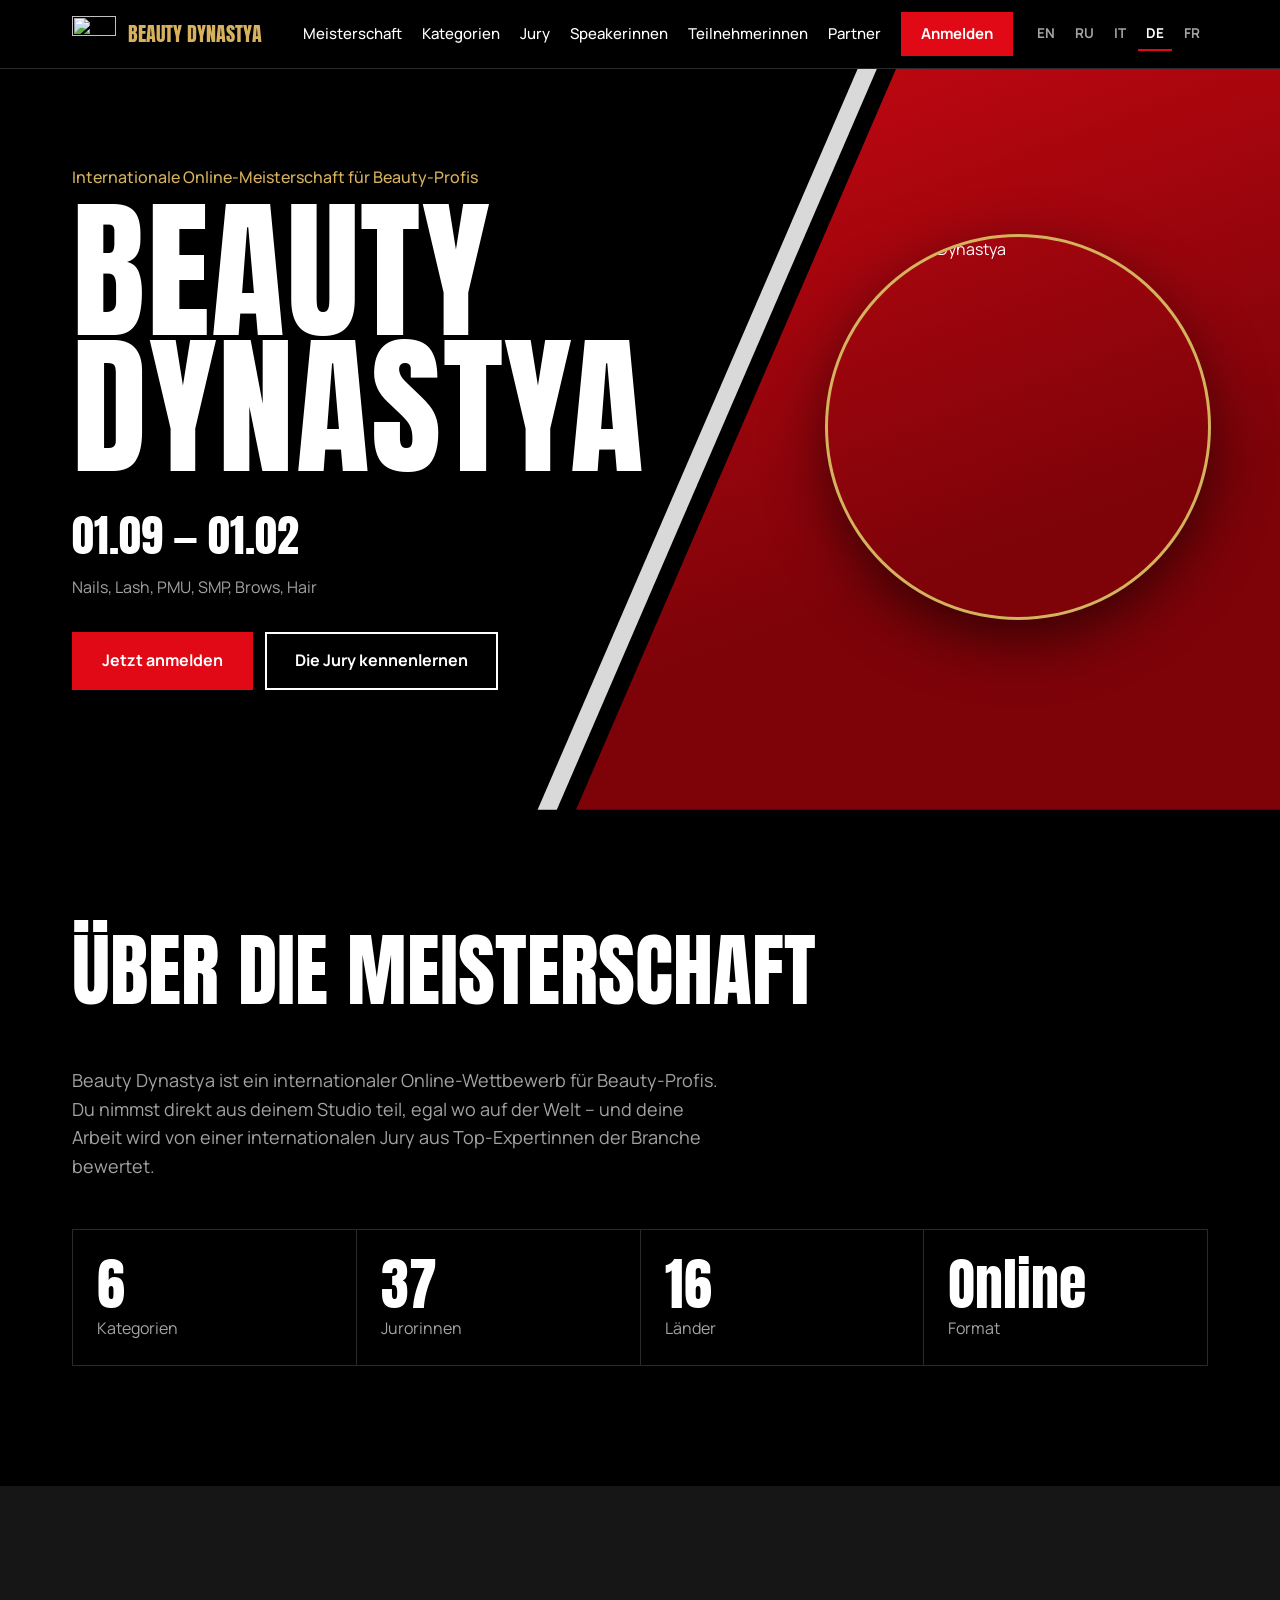
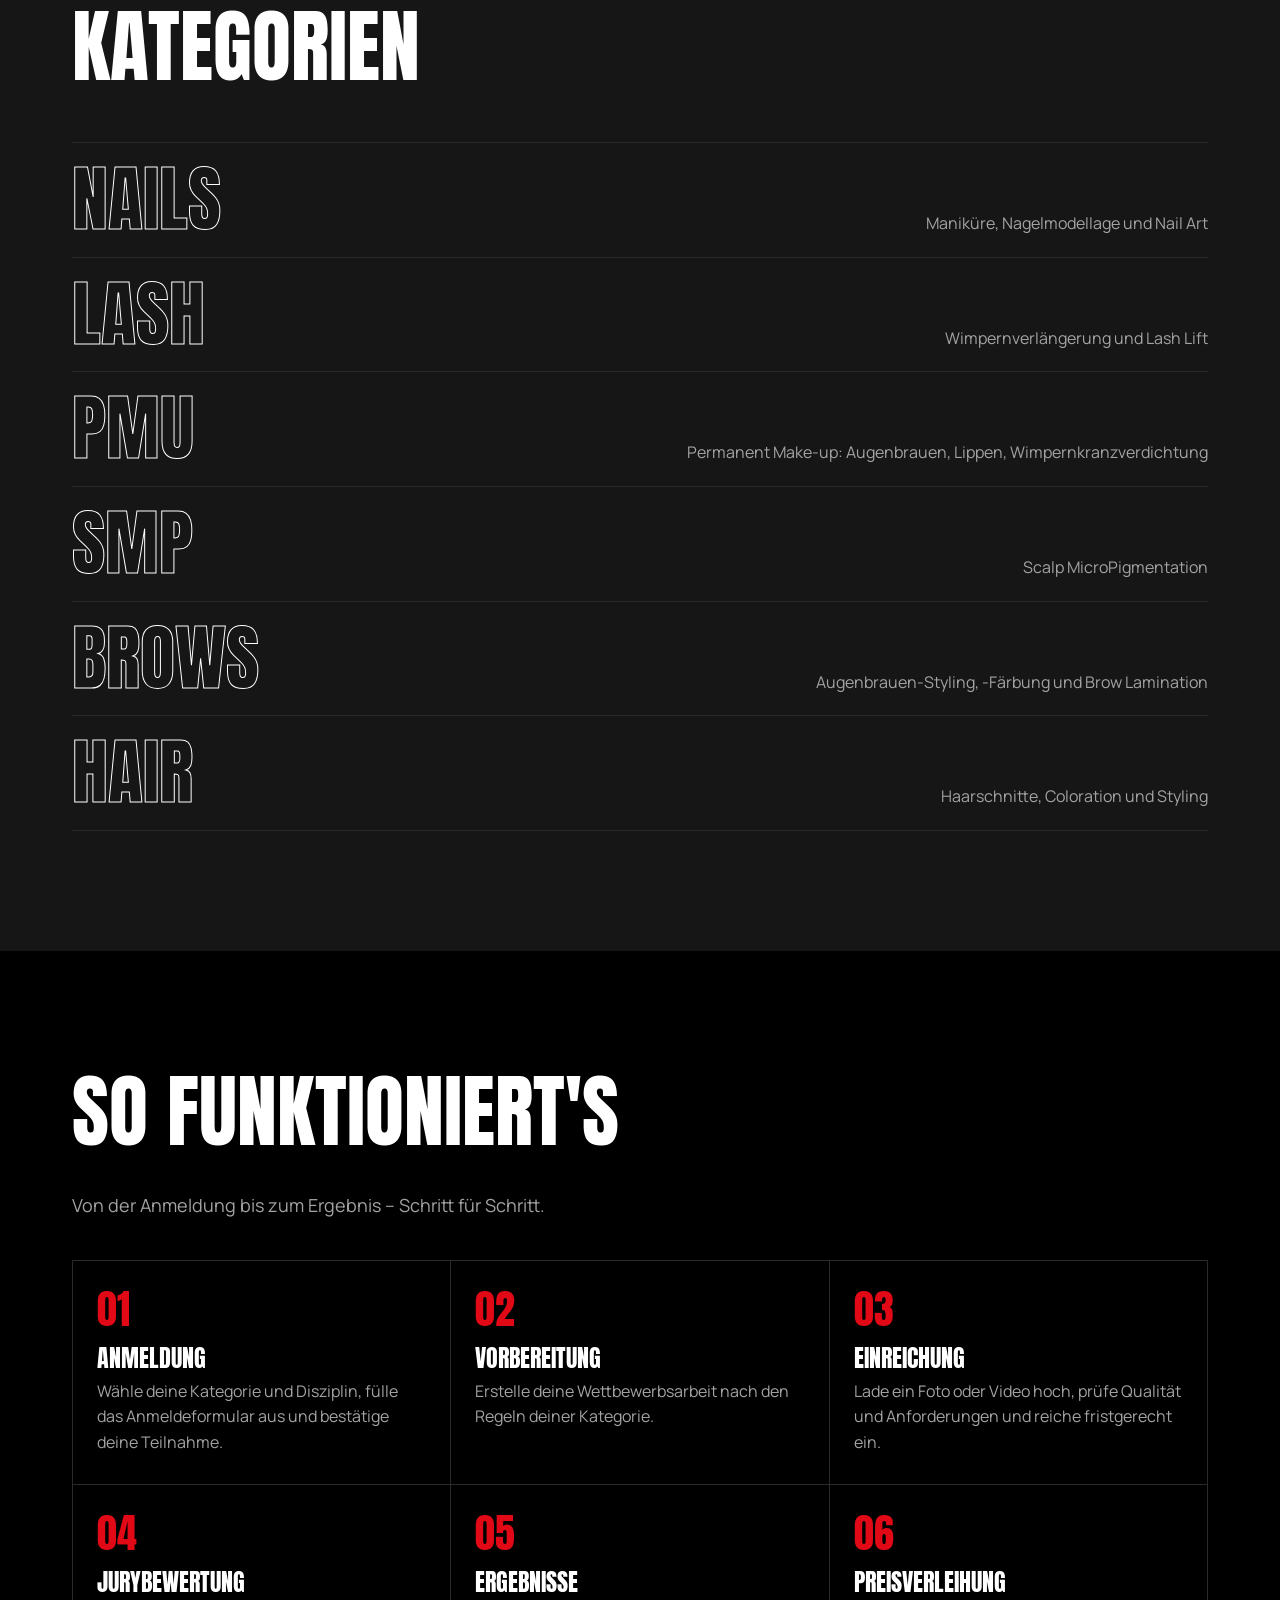
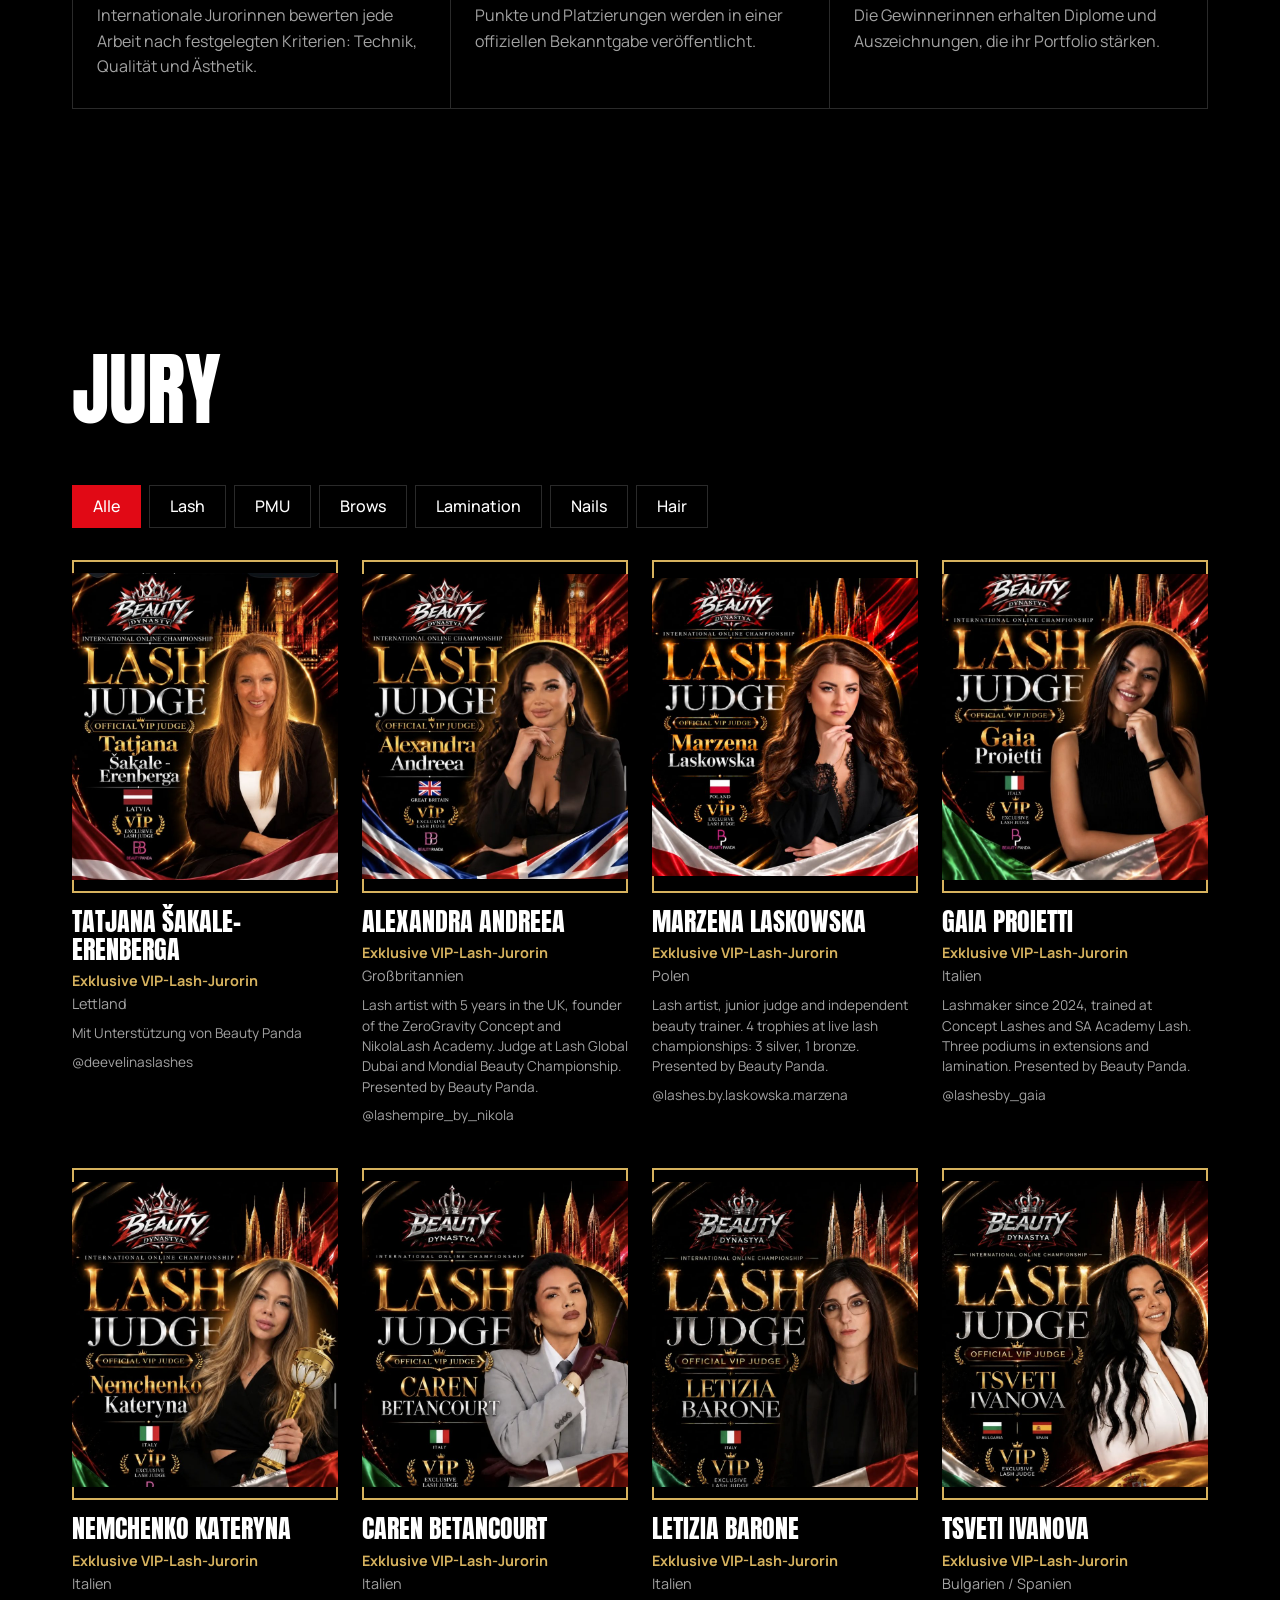
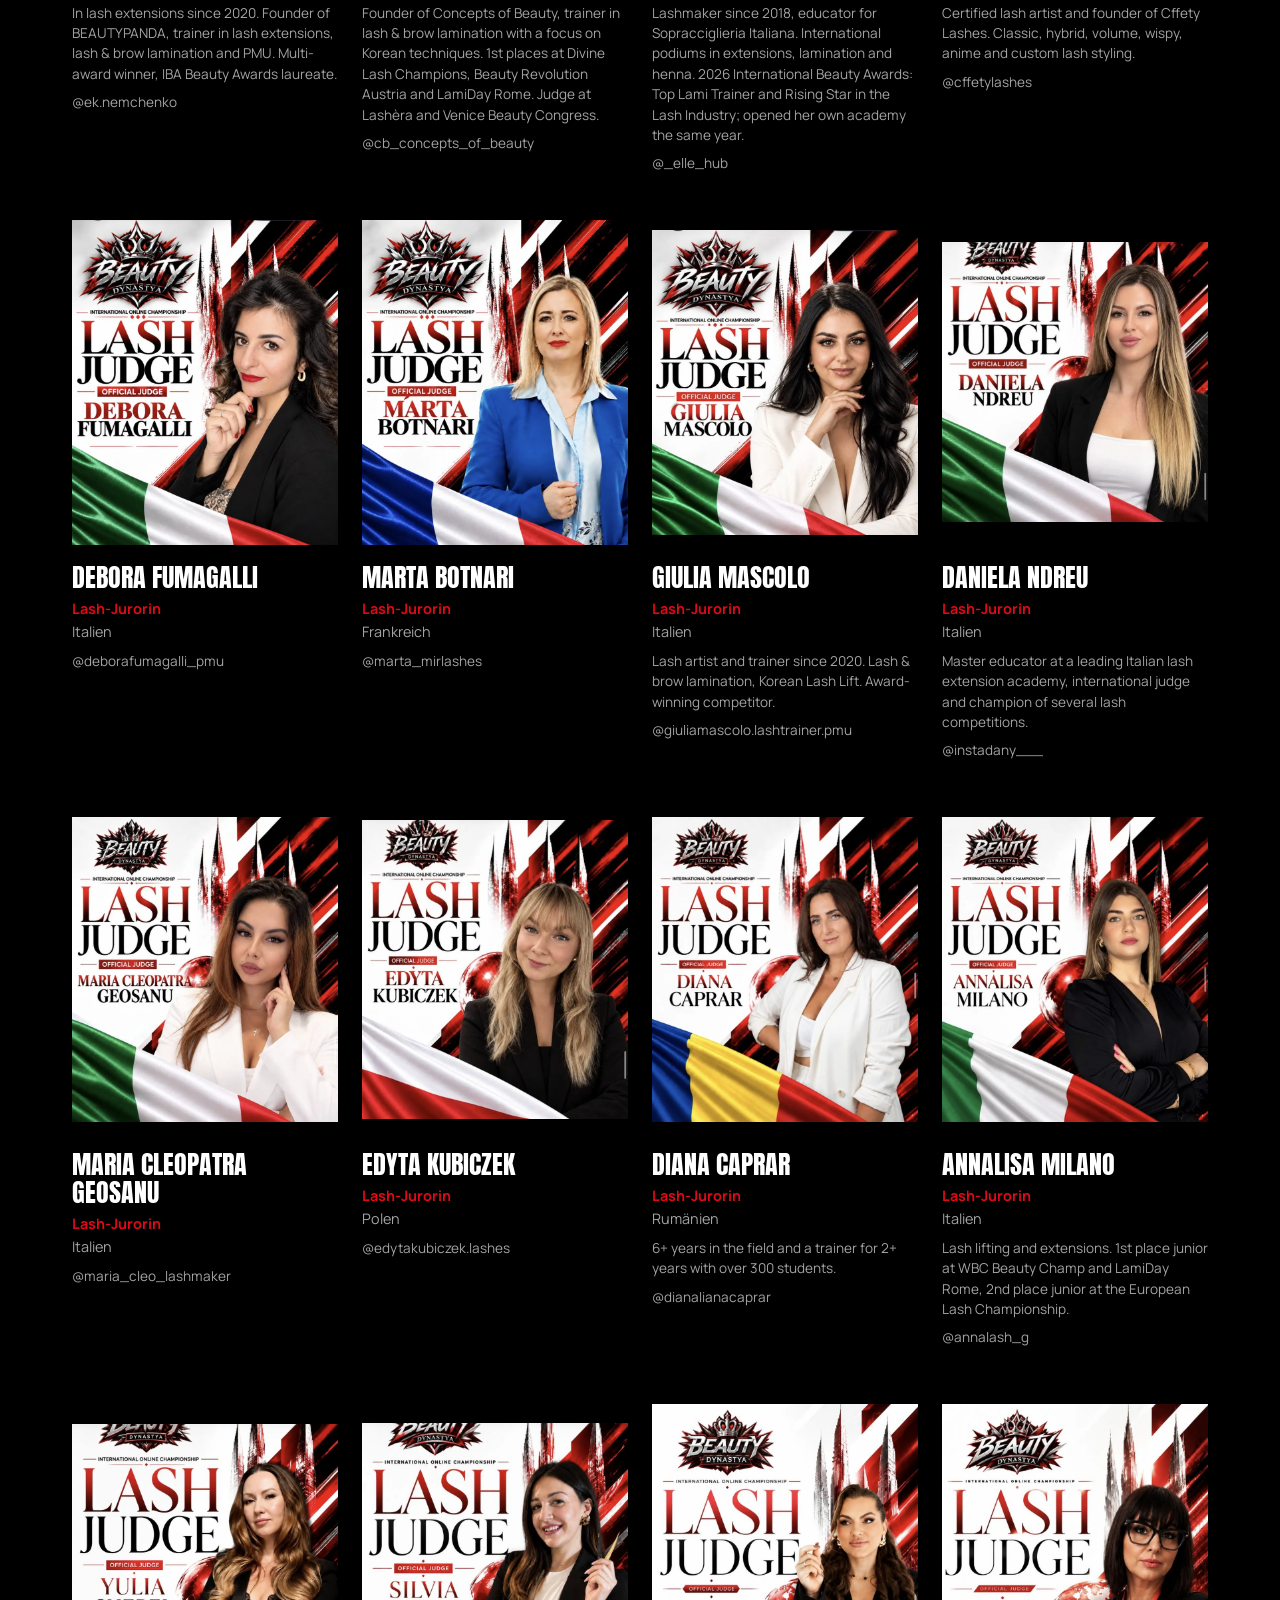
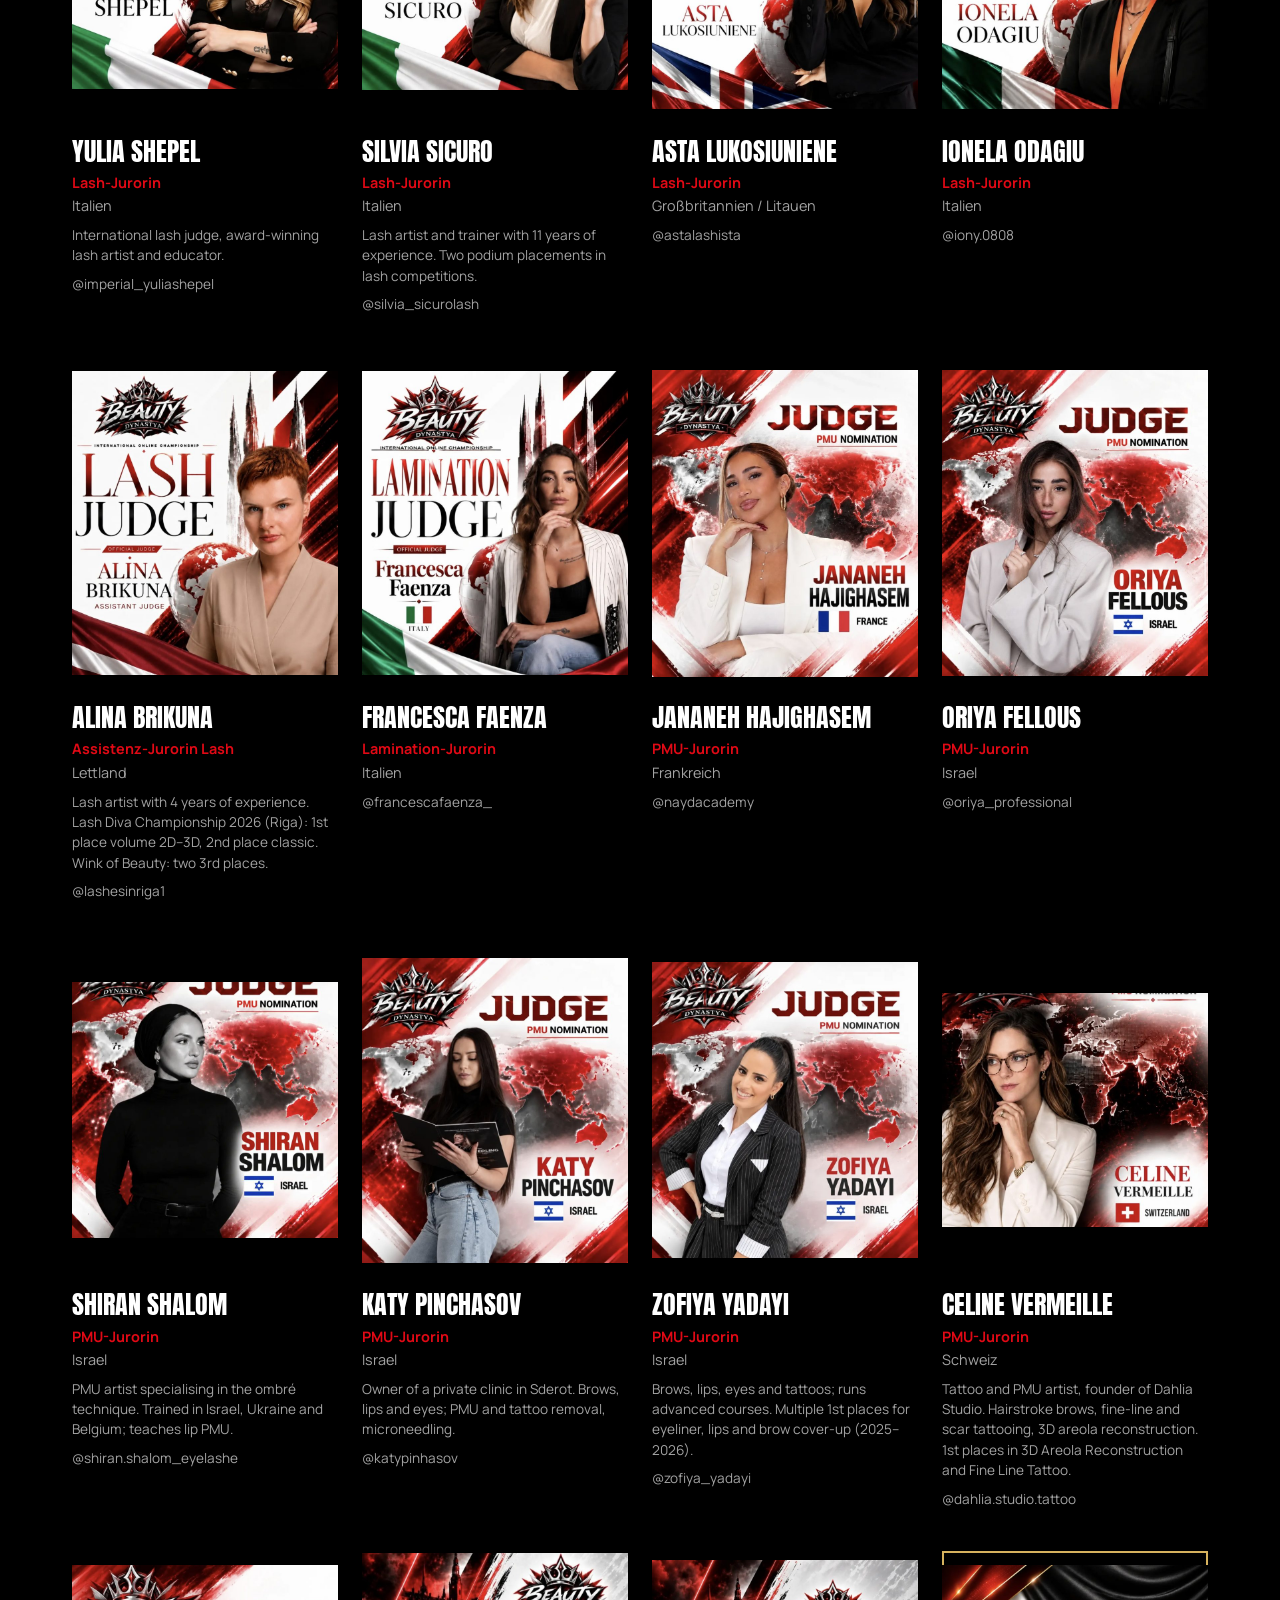
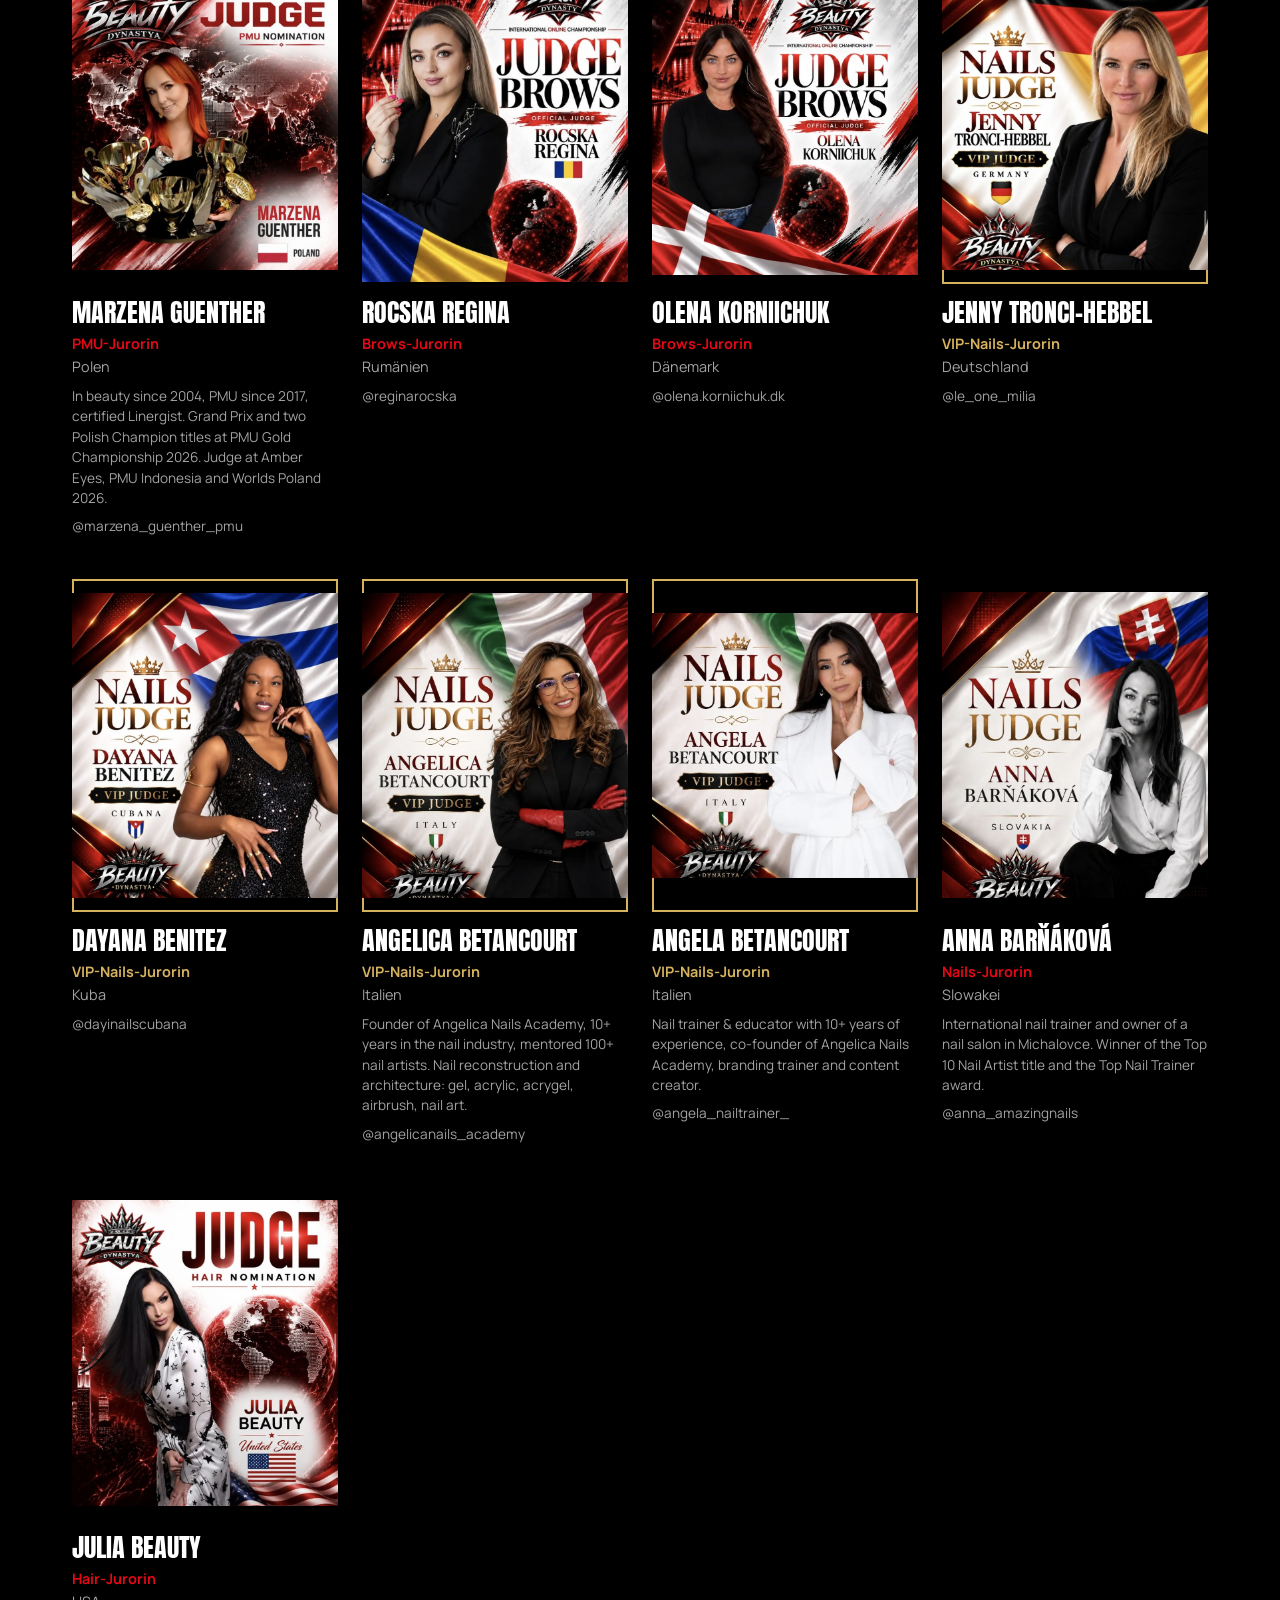
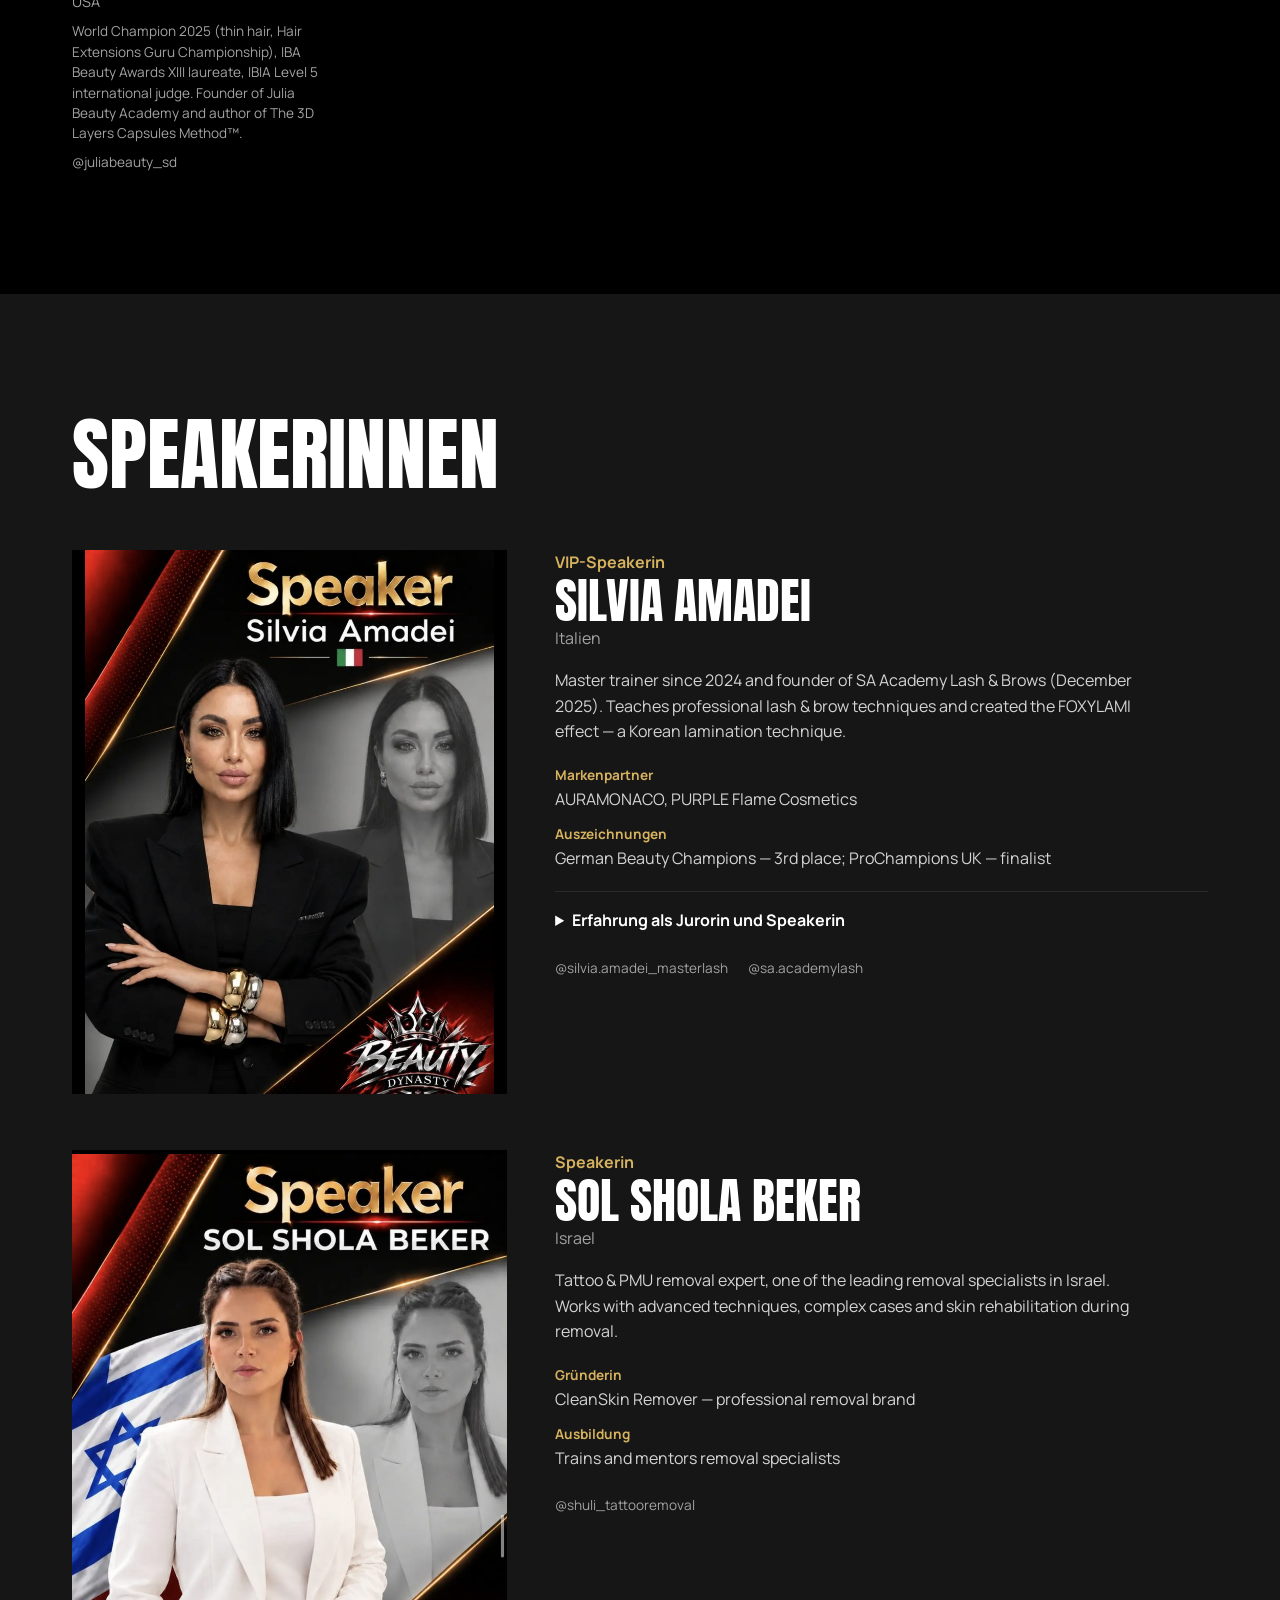
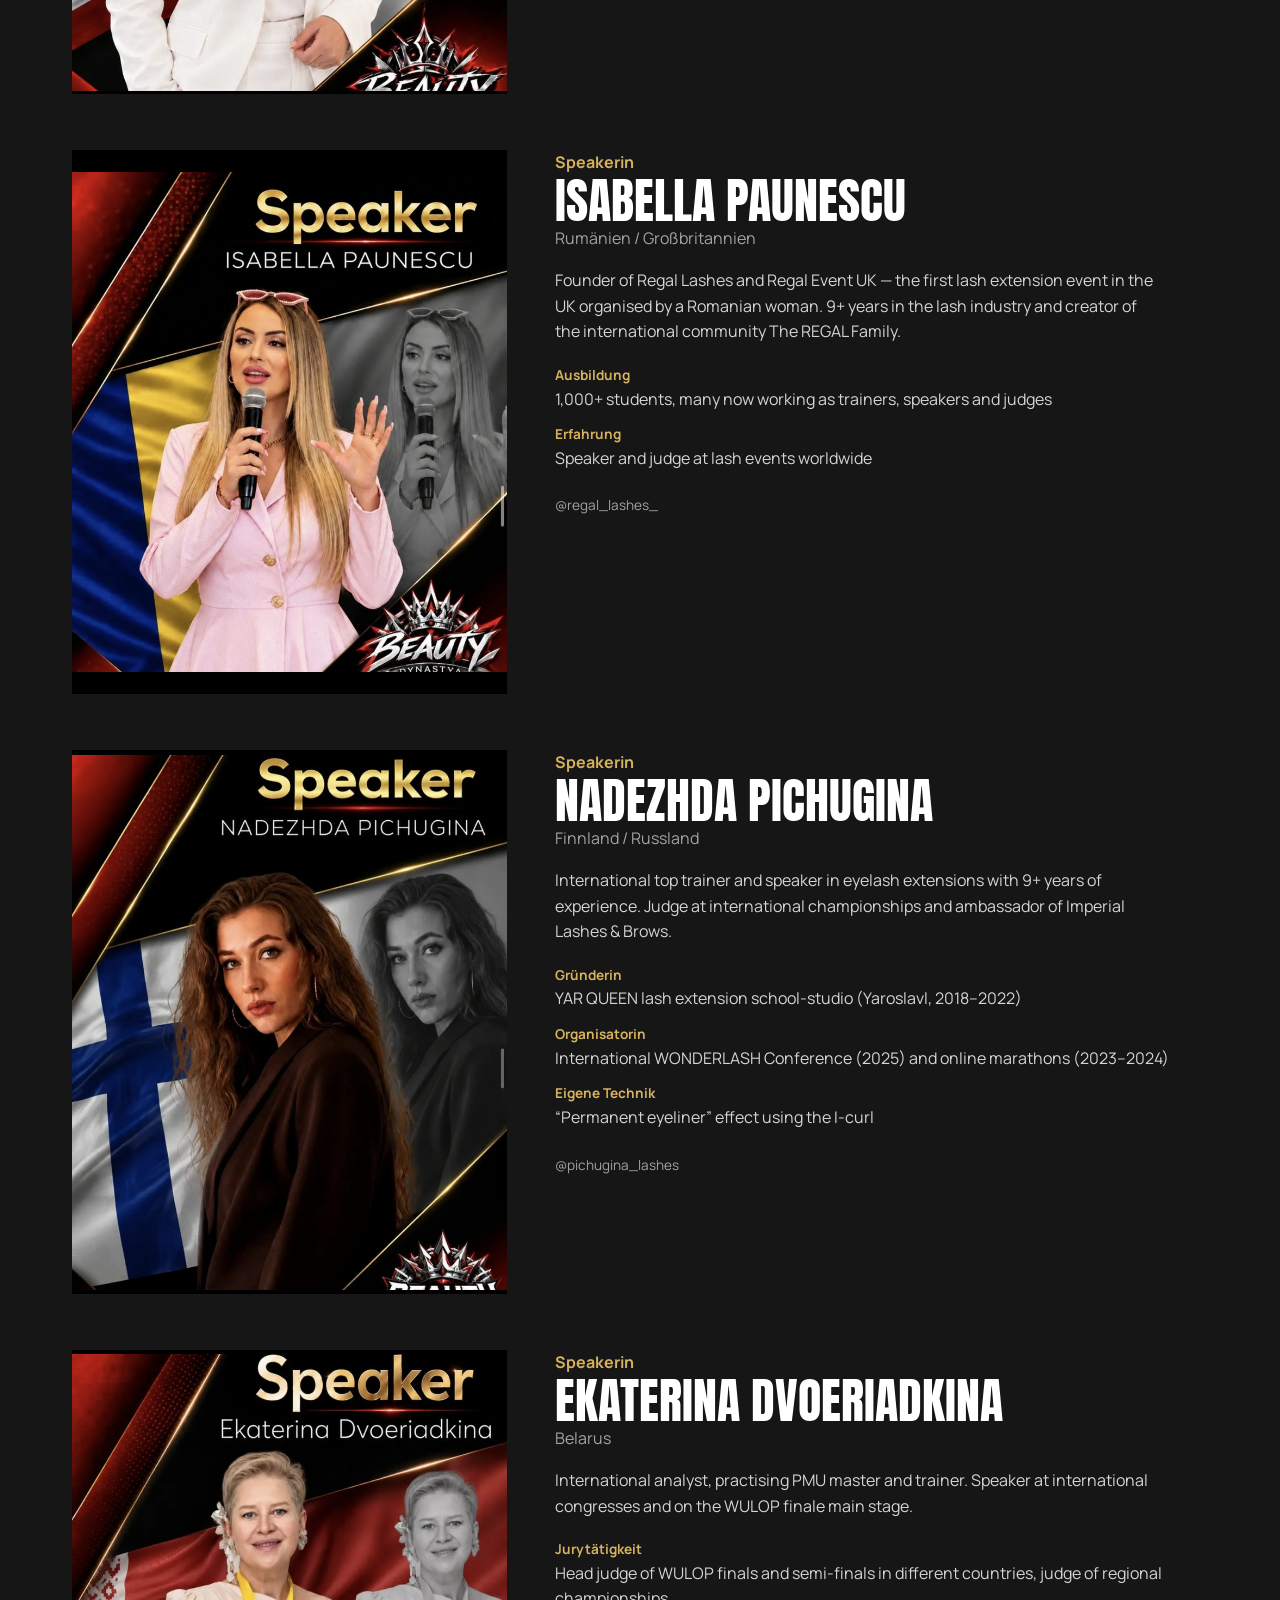
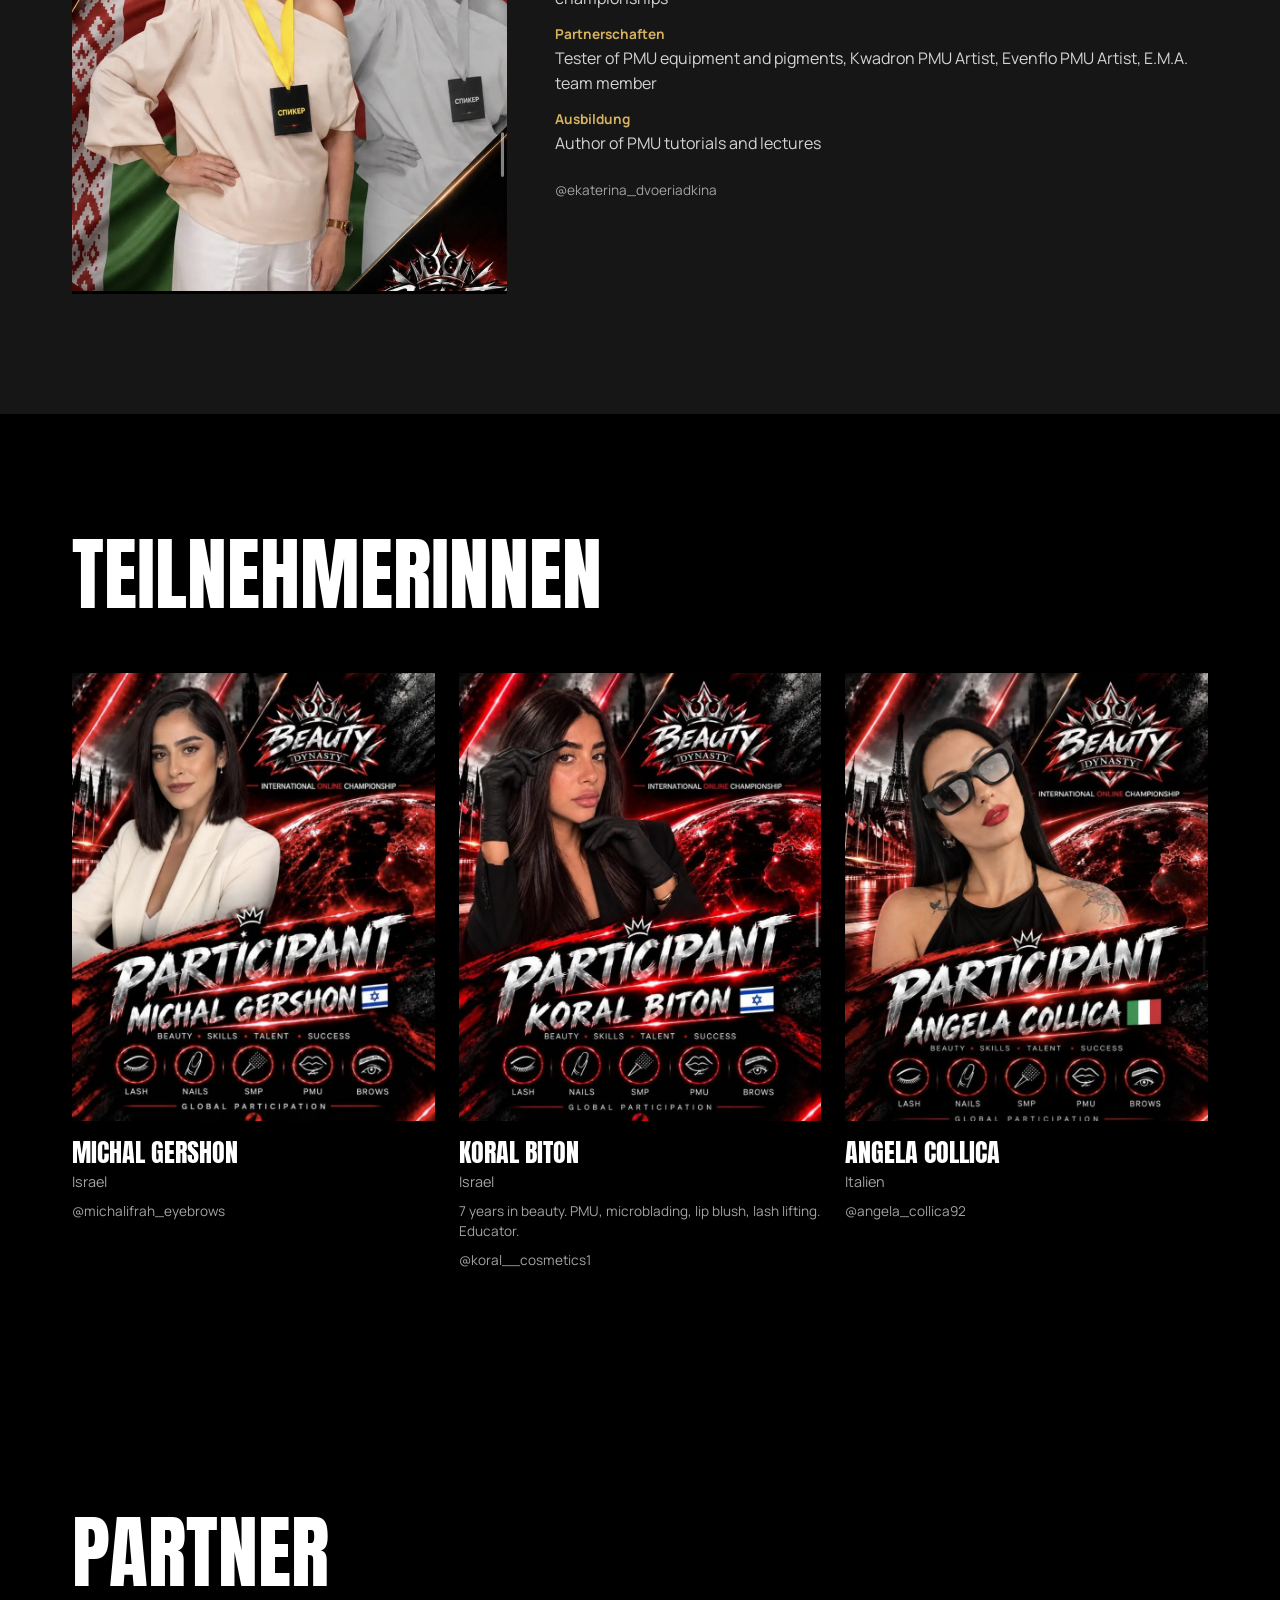
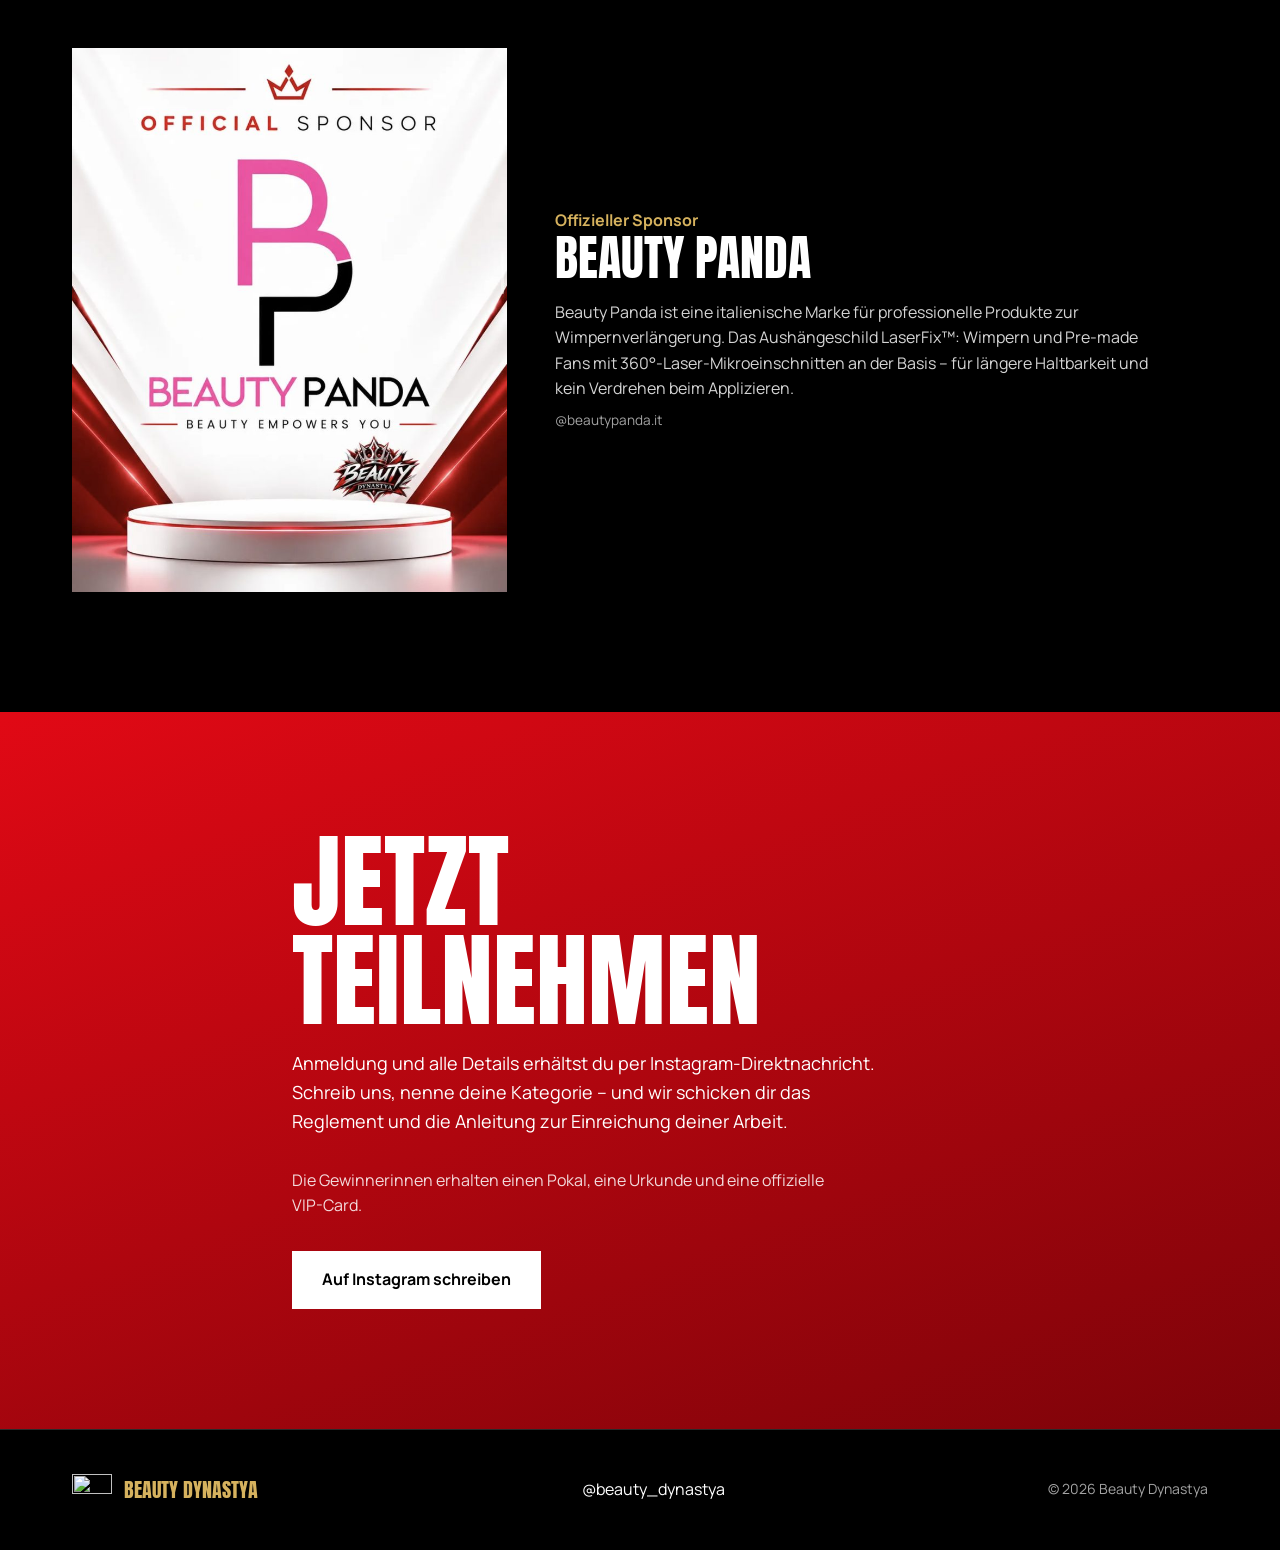
==== de/index.html @ e2843b2e "Fix root directory structure" ====
<!DOCTYPE html>
<html lang="de">
<head>
  <meta charset="UTF-8">
  <meta name="viewport" content="width=device-width, initial-scale=1">
  <title>Beauty Dynastya — Internationale Online-Meisterschaft für Beauty-Profis</title>
  <meta name="description" content="Internationale Online-Meisterschaft für Beauty-Profis: Nails, Lash, PMU, SMP, Brows, Hair. 01.09 — 01.02.">
  <link rel="icon" href="../images/favicon.png" type="image/png">

  <link rel="preconnect" href="https://fonts.googleapis.com">
  <link rel="preconnect" href="https://fonts.gstatic.com" crossorigin>
  <link href="https://fonts.googleapis.com/css2?family=Anton&family=Manrope:wght@400;500;700&display=swap" rel="stylesheet">

  <link rel="stylesheet" href="../css/style.css">
  <script src="../js/main.js" defer></script>
</head>
<body>

  <!-- ===== HEADER ===== -->
  <header class="header">
    <div class="container header__inner">
      <a href="#top" class="header__brand">
        <img src="../images/logo.png" alt="" width="44" height="44">
        <span>Beauty Dynastya</span>
      </a>

      <!-- Language switcher: always visible, also on phones -->
      <ul class="lang" aria-label="Sprache">
        <li><a href="../index.html" hreflang="en" lang="en">EN</a></li>
        <li><a href="../ru/index.html" hreflang="ru" lang="ru">RU</a></li>
        <li><a href="../it/index.html" hreflang="it" lang="it">IT</a></li>
        <li><a href="index.html" hreflang="de" aria-current="page">DE</a></li>
        <li><a href="../fr/index.html" hreflang="fr" lang="fr">FR</a></li>
      </ul>

      <button class="burger" type="button" aria-label="Menü öffnen" aria-expanded="false" aria-controls="nav"
              data-label-open="Menü öffnen" data-label-close="Menü schließen">
        <span></span>
      </button>

      <nav class="nav" id="nav" aria-label="Hauptnavigation">
        <ul class="nav__list">
          <li><a href="#about">Meisterschaft</a></li>
          <li><a href="#nominations">Kategorien</a></li>
          <li><a href="#judges">Jury</a></li>
          <li><a href="#speakers">Speakerinnen</a></li>
          <li><a href="#participants">Teilnehmerinnen</a></li>
          <li><a href="#partners">Partner</a></li>
          <li><a href="#register" class="btn btn--small">Anmelden</a></li>
        </ul>
      </nav>
    </div>
  </header>

  <main id="top">

    <!-- ===== HERO ===== -->
    <section class="hero">
      <div class="container hero__inner">
        <div class="hero__text">
          <p class="hero__kicker">Internationale Online-Meisterschaft für Beauty-Profis</p>
          <h1 class="hero__title">Beauty<br>Dynastya</h1>
          <p class="hero__dates"><time>01.09</time> — <time>01.02</time></p>
          <p class="hero__noms">Nails, Lash, PMU, SMP, Brows, Hair</p>
          <div class="hero__actions">
            <a href="#register" class="btn">Jetzt anmelden</a>
            <a href="#judges" class="btn btn--ghost">Die Jury kennenlernen</a>
          </div>
        </div>

        <div class="hero__logo">
          <img src="../images/logo.png" alt="Logo Beauty Dynastya" width="464" height="464">
        </div>
      </div>
    </section>

    <!-- ===== ABOUT ===== -->
    <section class="section about" id="about">
      <div class="container about__inner">
        <h2 class="section__title">Über die Meisterschaft</h2>
        <p class="about__text">
          Beauty Dynastya ist ein internationaler Online-Wettbewerb für Beauty-Profis. Du nimmst direkt aus deinem Studio teil, egal wo auf der Welt – und deine Arbeit wird von einer internationalen Jury aus Top-Expertinnen der Branche bewertet.
        </p>

        <dl class="facts">
          <div class="facts__item"><dt>Kategorien</dt><dd>6</dd></div>
          <div class="facts__item"><dt>Jurorinnen</dt><dd>37</dd></div>
          <div class="facts__item"><dt>Länder</dt><dd>16</dd></div>
          <div class="facts__item"><dt>Format</dt><dd>Online</dd></div>
        </dl>
      </div>
    </section>

    <!-- ===== NOMINATIONS ===== -->
    <section class="section nominations" id="nominations">
      <div class="container">
        <h2 class="section__title">Kategorien</h2>
        <ul class="noms">
          <li class="noms__item"><h3>Nails</h3><p>Maniküre, Nagelmodellage und Nail Art</p></li>
          <li class="noms__item"><h3>Lash</h3><p>Wimpernverlängerung und Lash Lift</p></li>
          <li class="noms__item"><h3>PMU</h3><p>Permanent Make-up: Augenbrauen, Lippen, Wimpernkranzverdichtung</p></li>
          <li class="noms__item"><h3>SMP</h3><p>Scalp MicroPigmentation</p></li>
          <li class="noms__item"><h3>Brows</h3><p>Augenbrauen-Styling, -Färbung und Brow Lamination</p></li>
          <li class="noms__item"><h3>Hair</h3><p>Haarschnitte, Coloration und Styling</p></li>
        </ul>
      </div>
    </section>

    <!-- ===== HOW IT WORKS ===== -->
    <section class="section process" id="how">
      <div class="container">
        <h2 class="section__title">So funktioniert's</h2>
        <p class="process__lead">Von der Anmeldung bis zum Ergebnis – Schritt für Schritt.</p>
        <ol class="process__list">
          <li class="process__step">
            <h3 class="process__title">Anmeldung</h3>
            <p class="process__text">Wähle deine Kategorie und Disziplin, fülle das Anmeldeformular aus und bestätige deine Teilnahme.</p>
          </li>
          <li class="process__step">
            <h3 class="process__title">Vorbereitung</h3>
            <p class="process__text">Erstelle deine Wettbewerbsarbeit nach den Regeln deiner Kategorie.</p>
          </li>
          <li class="process__step">
            <h3 class="process__title">Einreichung</h3>
            <p class="process__text">Lade ein Foto oder Video hoch, prüfe Qualität und Anforderungen und reiche fristgerecht ein.</p>
          </li>
          <li class="process__step">
            <h3 class="process__title">Jurybewertung</h3>
            <p class="process__text">Internationale Jurorinnen bewerten jede Arbeit nach festgelegten Kriterien: Technik, Qualität und Ästhetik.</p>
          </li>
          <li class="process__step">
            <h3 class="process__title">Ergebnisse</h3>
            <p class="process__text">Punkte und Platzierungen werden in einer offiziellen Bekanntgabe veröffentlicht.</p>
          </li>
          <li class="process__step">
            <h3 class="process__title">Preisverleihung</h3>
            <p class="process__text">Die Gewinnerinnen erhalten Diplome und Auszeichnungen, die ihr Portfolio stärken.</p>
          </li>
        </ol>
      </div>
    </section>

    <!-- ===== JUDGES ===== -->
    <!-- Photo: put a file in images/posters/ with the same name as in src.
         While the file is missing, initials are shown instead. -->
    <section class="section judges" id="judges">
      <div class="container">
        <h2 class="section__title">Jury</h2>

        <div class="filter" role="group" aria-label="Jury nach Kategorie filtern">
          <button class="filter__btn" type="button" data-filter="all" aria-pressed="true">Alle</button>
          <button class="filter__btn" type="button" data-filter="lash" aria-pressed="false">Lash</button>
          <button class="filter__btn" type="button" data-filter="pmu" aria-pressed="false">PMU</button>
          <button class="filter__btn" type="button" data-filter="brows" aria-pressed="false">Brows</button>
          <button class="filter__btn" type="button" data-filter="lamination" aria-pressed="false">Lamination</button>
          <button class="filter__btn" type="button" data-filter="nails" aria-pressed="false">Nails</button>
          <button class="filter__btn" type="button" data-filter="hair" aria-pressed="false">Hair</button>
        </div>

        <ul class="judges__grid">
          <!-- LASH -->
          <li class="judge judge--vip" data-category="lash">
            <div class="photo photo--poster">
              <img src="../images/posters/tatjana-sakale-erenberga.jpg" alt="Tatjana Šakale-Erenberga" loading="lazy">
              <span class="photo__initials" aria-hidden="true">TŠ</span>
            </div>
            <h3 class="judge__name">Tatjana Šakale-Erenberga</h3>
            <p class="judge__role">Exklusive VIP-Lash-Jurorin</p>
            <p class="judge__country">Lettland</p>
            <p class="judge__bio">Mit Unterstützung von Beauty Panda</p>
            <a class="insta" href="https://www.instagram.com/deevelinaslashes/" target="_blank" rel="noopener">@deevelinaslashes</a>
          </li>
          <li class="judge judge--vip" data-category="lash">
            <div class="photo photo--poster">
              <img src="../images/posters/alexandra-andreea.jpg" alt="Alexandra Andreea" loading="lazy">
              <span class="photo__initials" aria-hidden="true">AA</span>
            </div>
            <h3 class="judge__name">Alexandra Andreea</h3>
            <p class="judge__role">Exklusive VIP-Lash-Jurorin</p>
            <p class="judge__country">Großbritannien</p>
            <p class="judge__bio" lang="en">Lash artist with 5 years in the UK, founder of the ZeroGravity Concept and NikolaLash Academy. Judge at Lash Global Dubai and Mondial Beauty Championship. Presented by Beauty Panda.</p>
            <a class="insta" href="https://www.instagram.com/lashempire_by_nikola/" target="_blank" rel="noopener">@lashempire_by_nikola</a>
          </li>
          <li class="judge judge--vip" data-category="lash">
            <div class="photo photo--poster">
              <img src="../images/posters/marzena-laskowska.jpg" alt="Marzena Laskowska" loading="lazy">
              <span class="photo__initials" aria-hidden="true">ML</span>
            </div>
            <h3 class="judge__name">Marzena Laskowska</h3>
            <p class="judge__role">Exklusive VIP-Lash-Jurorin</p>
            <p class="judge__country">Polen</p>
            <p class="judge__bio" lang="en">Lash artist, junior judge and independent beauty trainer. 4 trophies at live lash championships: 3 silver, 1 bronze. Presented by Beauty Panda.</p>
            <a class="insta" href="https://www.instagram.com/lashes.by.laskowska.marzena/" target="_blank" rel="noopener">@lashes.by.laskowska.marzena</a>
          </li>
          <li class="judge judge--vip" data-category="lash">
            <div class="photo photo--poster">
              <img src="../images/posters/gaia-proietti.jpg" alt="Gaia Proietti" loading="lazy">
              <span class="photo__initials" aria-hidden="true">GP</span>
            </div>
            <h3 class="judge__name">Gaia Proietti</h3>
            <p class="judge__role">Exklusive VIP-Lash-Jurorin</p>
            <p class="judge__country">Italien</p>
            <p class="judge__bio" lang="en">Lashmaker since 2024, trained at Concept Lashes and SA Academy Lash. Three podiums in extensions and lamination. Presented by Beauty Panda.</p>
            <a class="insta" href="https://www.instagram.com/lashesby_gaia/" target="_blank" rel="noopener">@lashesby_gaia</a>
          </li>
          <li class="judge judge--vip" data-category="lash">
            <div class="photo photo--poster">
              <img src="../images/posters/kateryna-nemchenko.jpg" alt="Nemchenko Kateryna" loading="lazy">
              <span class="photo__initials" aria-hidden="true">NK</span>
            </div>
            <h3 class="judge__name">Nemchenko Kateryna</h3>
            <p class="judge__role">Exklusive VIP-Lash-Jurorin</p>
            <p class="judge__country">Italien</p>
            <p class="judge__bio" lang="en">In lash extensions since 2020. Founder of BEAUTYPANDA, trainer in lash extensions, lash &amp; brow lamination and PMU. Multi-award winner, IBA Beauty Awards laureate.</p>
            <a class="insta" href="https://www.instagram.com/ek.nemchenko/" target="_blank" rel="noopener">@ek.nemchenko</a>
          </li>
          <li class="judge judge--vip" data-category="lash">
            <div class="photo photo--poster">
              <img src="../images/posters/caren-betancourt.jpg" alt="Caren Betancourt" loading="lazy">
              <span class="photo__initials" aria-hidden="true">CB</span>
            </div>
            <h3 class="judge__name">Caren Betancourt</h3>
            <p class="judge__role">Exklusive VIP-Lash-Jurorin</p>
            <p class="judge__country">Italien</p>
            <p class="judge__bio" lang="en">Founder of Concepts of Beauty, trainer in lash &amp; brow lamination with a focus on Korean techniques. 1st places at Divine Lash Champions, Beauty Revolution Austria and LamiDay Rome. Judge at Lashèra and Venice Beauty Congress.</p>
            <a class="insta" href="https://www.instagram.com/cb_concepts_of_beauty/" target="_blank" rel="noopener">@cb_concepts_of_beauty</a>
          </li>
          <li class="judge judge--vip" data-category="lash">
            <div class="photo photo--poster">
              <img src="../images/posters/letizia-barone.jpg" alt="Letizia Barone" loading="lazy">
              <span class="photo__initials" aria-hidden="true">LB</span>
            </div>
            <h3 class="judge__name">Letizia Barone</h3>
            <p class="judge__role">Exklusive VIP-Lash-Jurorin</p>
            <p class="judge__country">Italien</p>
            <p class="judge__bio" lang="en">Lashmaker since 2018, educator for Sopracciglieria Italiana. International podiums in extensions, lamination and henna. 2026 International Beauty Awards: Top Lami Trainer and Rising Star in the Lash Industry; opened her own academy the same year.</p>
            <a class="insta" href="https://www.instagram.com/_elle_hub/" target="_blank" rel="noopener">@_elle_hub</a>
          </li>
          <li class="judge judge--vip" data-category="lash">
            <div class="photo photo--poster">
              <img src="../images/posters/tsveti-ivanova.jpg" alt="Tsveti Ivanova" loading="lazy">
              <span class="photo__initials" aria-hidden="true">TI</span>
            </div>
            <h3 class="judge__name">Tsveti Ivanova</h3>
            <p class="judge__role">Exklusive VIP-Lash-Jurorin</p>
            <p class="judge__country">Bulgarien / Spanien</p>
            <p class="judge__bio" lang="en">Certified lash artist and founder of Cffety Lashes. Classic, hybrid, volume, wispy, anime and custom lash styling.</p>
            <a class="insta" href="https://www.instagram.com/cffetylashes/" target="_blank" rel="noopener">@cffetylashes</a>
          </li>
          <li class="judge" data-category="lash">
            <div class="photo photo--poster">
              <img src="../images/posters/debora-fumagalli.jpg" alt="Debora Fumagalli" loading="lazy">
              <span class="photo__initials" aria-hidden="true">DF</span>
            </div>
            <h3 class="judge__name">Debora Fumagalli</h3>
            <p class="judge__role">Lash-Jurorin</p>
            <p class="judge__country">Italien</p>
            <a class="insta" href="https://www.instagram.com/deborafumagalli_pmu/" target="_blank" rel="noopener">@deborafumagalli_pmu</a>
          </li>
          <li class="judge" data-category="lash">
            <div class="photo photo--poster">
              <img src="../images/posters/marta-botnari.jpg" alt="Marta Botnari" loading="lazy">
              <span class="photo__initials" aria-hidden="true">MB</span>
            </div>
            <h3 class="judge__name">Marta Botnari</h3>
            <p class="judge__role">Lash-Jurorin</p>
            <p class="judge__country">Frankreich</p>
            <a class="insta" href="https://www.instagram.com/marta_mirlashes/" target="_blank" rel="noopener">@marta_mirlashes</a>
          </li>
          <li class="judge" data-category="lash">
            <div class="photo photo--poster">
              <img src="../images/posters/giulia-mascolo.jpg" alt="Giulia Mascolo" loading="lazy">
              <span class="photo__initials" aria-hidden="true">GM</span>
            </div>
            <h3 class="judge__name">Giulia Mascolo</h3>
            <p class="judge__role">Lash-Jurorin</p>
            <p class="judge__country">Italien</p>
            <p class="judge__bio" lang="en">Lash artist and trainer since 2020. Lash &amp; brow lamination, Korean Lash Lift. Award-winning competitor.</p>
            <a class="insta" href="https://www.instagram.com/giuliamascolo.lashtrainer.pmu/" target="_blank" rel="noopener">@giuliamascolo.lashtrainer.pmu</a>
          </li>
          <li class="judge" data-category="lash">
            <div class="photo photo--poster">
              <img src="../images/posters/daniela-ndreu.jpg" alt="Daniela Ndreu" loading="lazy">
              <span class="photo__initials" aria-hidden="true">DN</span>
            </div>
            <h3 class="judge__name">Daniela Ndreu</h3>
            <p class="judge__role">Lash-Jurorin</p>
            <p class="judge__country">Italien</p>
            <p class="judge__bio" lang="en">Master educator at a leading Italian lash extension academy, international judge and champion of several lash competitions.</p>
            <a class="insta" href="https://www.instagram.com/instadany___/" target="_blank" rel="noopener">@instadany___</a>
          </li>
          <li class="judge" data-category="lash">
            <div class="photo photo--poster">
              <img src="../images/posters/maria-cleopatra-geosanu.jpg" alt="Maria Cleopatra Geosanu" loading="lazy">
              <span class="photo__initials" aria-hidden="true">MG</span>
            </div>
            <h3 class="judge__name">Maria Cleopatra Geosanu</h3>
            <p class="judge__role">Lash-Jurorin</p>
            <p class="judge__country">Italien</p>
            <a class="insta" href="https://www.instagram.com/maria_cleo_lashmaker/" target="_blank" rel="noopener">@maria_cleo_lashmaker</a>
          </li>
          <li class="judge" data-category="lash">
            <div class="photo photo--poster">
              <img src="../images/posters/edyta-kubiczek.jpg" alt="Edyta Kubiczek" loading="lazy">
              <span class="photo__initials" aria-hidden="true">EK</span>
            </div>
            <h3 class="judge__name">Edyta Kubiczek</h3>
            <p class="judge__role">Lash-Jurorin</p>
            <p class="judge__country">Polen</p>
            <a class="insta" href="https://www.instagram.com/edytakubiczek.lashes/" target="_blank" rel="noopener">@edytakubiczek.lashes</a>
          </li>
          <li class="judge" data-category="lash">
            <div class="photo photo--poster">
              <img src="../images/posters/diana-caprar.jpg" alt="Diana Caprar" loading="lazy">
              <span class="photo__initials" aria-hidden="true">DC</span>
            </div>
            <h3 class="judge__name">Diana Caprar</h3>
            <p class="judge__role">Lash-Jurorin</p>
            <p class="judge__country">Rumänien</p>
            <p class="judge__bio" lang="en">6+ years in the field and a trainer for 2+ years with over 300 students.</p>
            <a class="insta" href="https://www.instagram.com/dianalianacaprar/" target="_blank" rel="noopener">@dianalianacaprar</a>
          </li>
          <li class="judge" data-category="lash">
            <div class="photo photo--poster">
              <img src="../images/posters/annalisa-milano.jpg" alt="Annalisa Milano" loading="lazy">
              <span class="photo__initials" aria-hidden="true">AM</span>
            </div>
            <h3 class="judge__name">Annalisa Milano</h3>
            <p class="judge__role">Lash-Jurorin</p>
            <p class="judge__country">Italien</p>
            <p class="judge__bio" lang="en">Lash lifting and extensions. 1st place junior at WBC Beauty Champ and LamiDay Rome, 2nd place junior at the European Lash Championship.</p>
            <a class="insta" href="https://www.instagram.com/annalash_g/" target="_blank" rel="noopener">@annalash_g</a>
          </li>
          <li class="judge" data-category="lash">
            <div class="photo photo--poster">
              <img src="../images/posters/yulia-shepel.jpg" alt="Yulia Shepel" loading="lazy">
              <span class="photo__initials" aria-hidden="true">YS</span>
            </div>
            <h3 class="judge__name">Yulia Shepel</h3>
            <p class="judge__role">Lash-Jurorin</p>
            <p class="judge__country">Italien</p>
            <p class="judge__bio" lang="en">International lash judge, award-winning lash artist and educator.</p>
            <a class="insta" href="https://www.instagram.com/imperial_yuliashepel/" target="_blank" rel="noopener">@imperial_yuliashepel</a>
          </li>
          <li class="judge" data-category="lash">
            <div class="photo photo--poster">
              <img src="../images/posters/silvia-sicuro.jpg" alt="Silvia Sicuro" loading="lazy">
              <span class="photo__initials" aria-hidden="true">SS</span>
            </div>
            <h3 class="judge__name">Silvia Sicuro</h3>
            <p class="judge__role">Lash-Jurorin</p>
            <p class="judge__country">Italien</p>
            <p class="judge__bio" lang="en">Lash artist and trainer with 11 years of experience. Two podium placements in lash competitions.</p>
            <a class="insta" href="https://www.instagram.com/silvia_sicurolash/" target="_blank" rel="noopener">@silvia_sicurolash</a>
          </li>
          <li class="judge" data-category="lash">
            <div class="photo photo--poster">
              <img src="../images/posters/asta-lukosiuniene.jpg" alt="Asta Lukosiuniene" loading="lazy">
              <span class="photo__initials" aria-hidden="true">AL</span>
            </div>
            <h3 class="judge__name">Asta Lukosiuniene</h3>
            <p class="judge__role">Lash-Jurorin</p>
            <p class="judge__country">Großbritannien / Litauen</p>
            <a class="insta" href="https://www.instagram.com/astalashista/" target="_blank" rel="noopener">@astalashista</a>
          </li>
          <li class="judge" data-category="lash">
            <div class="photo photo--poster">
              <img src="../images/posters/ionela-odagiu.jpg" alt="Ionela Odagiu" loading="lazy">
              <span class="photo__initials" aria-hidden="true">IO</span>
            </div>
            <h3 class="judge__name">Ionela Odagiu</h3>
            <p class="judge__role">Lash-Jurorin</p>
            <p class="judge__country">Italien</p>
            <a class="insta" href="https://www.instagram.com/iony.0808/" target="_blank" rel="noopener">@iony.0808</a>
          </li>
          <li class="judge" data-category="lash">
            <div class="photo photo--poster">
              <img src="../images/posters/alina-brikuna.jpg" alt="Alina Brikuna" loading="lazy">
              <span class="photo__initials" aria-hidden="true">AB</span>
            </div>
            <h3 class="judge__name">Alina Brikuna</h3>
            <p class="judge__role">Assistenz-Jurorin Lash</p>
            <p class="judge__country">Lettland</p>
            <p class="judge__bio" lang="en">Lash artist with 4 years of experience. Lash Diva Championship 2026 (Riga): 1st place volume 2D–3D, 2nd place classic. Wink of Beauty: two 3rd places.</p>
            <a class="insta" href="https://www.instagram.com/lashesinriga1/" target="_blank" rel="noopener">@lashesinriga1</a>
          </li>

          <!-- LAMINATION -->
          <li class="judge" data-category="lamination">
            <div class="photo photo--poster">
              <img src="../images/posters/francesca-faenza.jpg" alt="Francesca Faenza" loading="lazy">
              <span class="photo__initials" aria-hidden="true">FF</span>
            </div>
            <h3 class="judge__name">Francesca Faenza</h3>
            <p class="judge__role">Lamination-Jurorin</p>
            <p class="judge__country">Italien</p>
            <a class="insta" href="https://www.instagram.com/francescafaenza_/" target="_blank" rel="noopener">@francescafaenza_</a>
          </li>

          <!-- PMU -->
          <li class="judge" data-category="pmu">
            <div class="photo photo--poster">
              <img src="../images/posters/jananeh-hajighasem.jpg" alt="Jananeh Hajighasem" loading="lazy">
              <span class="photo__initials" aria-hidden="true">JH</span>
            </div>
            <h3 class="judge__name">Jananeh Hajighasem</h3>
            <p class="judge__role">PMU-Jurorin</p>
            <p class="judge__country">Frankreich</p>
            <a class="insta" href="https://www.instagram.com/naydacademy/" target="_blank" rel="noopener">@naydacademy</a>
          </li>
          <li class="judge" data-category="pmu">
            <div class="photo photo--poster">
              <img src="../images/posters/oriya-fellous.jpg" alt="Oriya Fellous" loading="lazy">
              <span class="photo__initials" aria-hidden="true">OF</span>
            </div>
            <h3 class="judge__name">Oriya Fellous</h3>
            <p class="judge__role">PMU-Jurorin</p>
            <p class="judge__country">Israel</p>
            <a class="insta" href="https://www.instagram.com/oriya_professional/" target="_blank" rel="noopener">@oriya_professional</a>
          </li>
          <li class="judge" data-category="pmu">
            <div class="photo photo--poster">
              <img src="../images/posters/shiran-shalom.jpg" alt="Shiran Shalom" loading="lazy">
              <span class="photo__initials" aria-hidden="true">SS</span>
            </div>
            <h3 class="judge__name">Shiran Shalom</h3>
            <p class="judge__role">PMU-Jurorin</p>
            <p class="judge__country">Israel</p>
            <p class="judge__bio" lang="en">PMU artist specialising in the ombré technique. Trained in Israel, Ukraine and Belgium; teaches lip PMU.</p>
            <a class="insta" href="https://www.instagram.com/shiran.shalom_eyelashe/" target="_blank" rel="noopener">@shiran.shalom_eyelashe</a>
          </li>
          <li class="judge" data-category="pmu">
            <div class="photo photo--poster">
              <img src="../images/posters/katy-pinchasov.jpg" alt="Katy Pinchasov" loading="lazy">
              <span class="photo__initials" aria-hidden="true">KP</span>
            </div>
            <h3 class="judge__name">Katy Pinchasov</h3>
            <p class="judge__role">PMU-Jurorin</p>
            <p class="judge__country">Israel</p>
            <p class="judge__bio" lang="en">Owner of a private clinic in Sderot. Brows, lips and eyes; PMU and tattoo removal, microneedling.</p>
            <a class="insta" href="https://www.instagram.com/katypinhasov/" target="_blank" rel="noopener">@katypinhasov</a>
          </li>
          <li class="judge" data-category="pmu">
            <div class="photo photo--poster">
              <img src="../images/posters/zofiya-yadayi.jpg" alt="Zofiya Yadayi" loading="lazy">
              <span class="photo__initials" aria-hidden="true">ZY</span>
            </div>
            <h3 class="judge__name">Zofiya Yadayi</h3>
            <p class="judge__role">PMU-Jurorin</p>
            <p class="judge__country">Israel</p>
            <p class="judge__bio" lang="en">Brows, lips, eyes and tattoos; runs advanced courses. Multiple 1st places for eyeliner, lips and brow cover-up (2025–2026).</p>
            <a class="insta" href="https://www.instagram.com/zofiya_yadayi/" target="_blank" rel="noopener">@zofiya_yadayi</a>
          </li>
          <li class="judge" data-category="pmu">
            <div class="photo photo--poster">
              <img src="../images/posters/celine-vermeille.jpg" alt="Celine Vermeille" loading="lazy">
              <span class="photo__initials" aria-hidden="true">CV</span>
            </div>
            <h3 class="judge__name">Celine Vermeille</h3>
            <p class="judge__role">PMU-Jurorin</p>
            <p class="judge__country">Schweiz</p>
            <p class="judge__bio" lang="en">Tattoo and PMU artist, founder of Dahlia Studio. Hairstroke brows, fine-line and scar tattooing, 3D areola reconstruction. 1st places in 3D Areola Reconstruction and Fine Line Tattoo.</p>
            <a class="insta" href="https://www.instagram.com/dahlia.studio.tattoo/" target="_blank" rel="noopener">@dahlia.studio.tattoo</a>
          </li>
          <li class="judge" data-category="pmu">
            <div class="photo photo--poster">
              <img src="../images/posters/marzena-guenther.jpg" alt="Marzena Guenther" loading="lazy">
              <span class="photo__initials" aria-hidden="true">MG</span>
            </div>
            <h3 class="judge__name">Marzena Guenther</h3>
            <p class="judge__role">PMU-Jurorin</p>
            <p class="judge__country">Polen</p>
            <p class="judge__bio" lang="en">In beauty since 2004, PMU since 2017, certified Linergist. Grand Prix and two Polish Champion titles at PMU Gold Championship 2026. Judge at Amber Eyes, PMU Indonesia and Worlds Poland 2026.</p>
            <a class="insta" href="https://www.instagram.com/marzena_guenther_pmu/" target="_blank" rel="noopener">@marzena_guenther_pmu</a>
          </li>

          <!-- BROWS -->
          <li class="judge" data-category="brows">
            <div class="photo photo--poster">
              <img src="../images/posters/regina-rocska.jpg" alt="Rocska Regina" loading="lazy">
              <span class="photo__initials" aria-hidden="true">RR</span>
            </div>
            <h3 class="judge__name">Rocska Regina</h3>
            <p class="judge__role">Brows-Jurorin</p>
            <p class="judge__country">Rumänien</p>
            <a class="insta" href="https://www.instagram.com/reginarocska/" target="_blank" rel="noopener">@reginarocska</a>
          </li>
          <li class="judge" data-category="brows">
            <div class="photo photo--poster">
              <img src="../images/posters/olena-korniichuk.jpg" alt="Olena Korniichuk" loading="lazy">
              <span class="photo__initials" aria-hidden="true">OK</span>
            </div>
            <h3 class="judge__name">Olena Korniichuk</h3>
            <p class="judge__role">Brows-Jurorin</p>
            <p class="judge__country">Dänemark</p>
            <a class="insta" href="https://www.instagram.com/olena.korniichuk.dk/" target="_blank" rel="noopener">@olena.korniichuk.dk</a>
          </li>

          <!-- NAILS -->
          <li class="judge judge--vip" data-category="nails">
            <div class="photo photo--poster">
              <img src="../images/posters/jenny-tronci-hebbel.jpg" alt="Jenny Tronci-Hebbel" loading="lazy">
              <span class="photo__initials" aria-hidden="true">JT</span>
            </div>
            <h3 class="judge__name">Jenny Tronci-Hebbel</h3>
            <p class="judge__role">VIP-Nails-Jurorin</p>
            <p class="judge__country">Deutschland</p>
            <a class="insta" href="https://www.instagram.com/le_one_milia/" target="_blank" rel="noopener">@le_one_milia</a>
          </li>
          <li class="judge judge--vip" data-category="nails">
            <div class="photo photo--poster">
              <img src="../images/posters/dayana-benitez.jpg" alt="Dayana Benitez" loading="lazy">
              <span class="photo__initials" aria-hidden="true">DB</span>
            </div>
            <h3 class="judge__name">Dayana Benitez</h3>
            <p class="judge__role">VIP-Nails-Jurorin</p>
            <p class="judge__country">Kuba</p>
            <a class="insta" href="https://www.instagram.com/dayinailscubana/" target="_blank" rel="noopener">@dayinailscubana</a>
          </li>
          <li class="judge judge--vip" data-category="nails">
            <div class="photo photo--poster">
              <img src="../images/posters/angelica-betancourt.jpg" alt="Angelica Betancourt" loading="lazy">
              <span class="photo__initials" aria-hidden="true">AB</span>
            </div>
            <h3 class="judge__name">Angelica Betancourt</h3>
            <p class="judge__role">VIP-Nails-Jurorin</p>
            <p class="judge__country">Italien</p>
            <p class="judge__bio" lang="en">Founder of Angelica Nails Academy, 10+ years in the nail industry, mentored 100+ nail artists. Nail reconstruction and architecture: gel, acrylic, acrygel, airbrush, nail art.</p>
            <a class="insta" href="https://www.instagram.com/angelicanails_academy/" target="_blank" rel="noopener">@angelicanails_academy</a>
          </li>
          <li class="judge judge--vip" data-category="nails">
            <div class="photo photo--poster">
              <img src="../images/posters/angela-betancourt.jpg" alt="Angela Betancourt" loading="lazy">
              <span class="photo__initials" aria-hidden="true">AB</span>
            </div>
            <h3 class="judge__name">Angela Betancourt</h3>
            <p class="judge__role">VIP-Nails-Jurorin</p>
            <p class="judge__country">Italien</p>
            <p class="judge__bio" lang="en">Nail trainer &amp; educator with 10+ years of experience, co-founder of Angelica Nails Academy, branding trainer and content creator.</p>
            <a class="insta" href="https://www.instagram.com/angela_nailtrainer_/" target="_blank" rel="noopener">@angela_nailtrainer_</a>
          </li>
          <li class="judge" data-category="nails">
            <div class="photo photo--poster">
              <img src="../images/posters/anna-barnakova.jpg" alt="Anna Barňáková" loading="lazy">
              <span class="photo__initials" aria-hidden="true">AB</span>
            </div>
            <h3 class="judge__name">Anna Barňáková</h3>
            <p class="judge__role">Nails-Jurorin</p>
            <p class="judge__country">Slowakei</p>
            <p class="judge__bio" lang="en">International nail trainer and owner of a nail salon in Michalovce. Winner of the Top 10 Nail Artist title and the Top Nail Trainer award.</p>
            <a class="insta" href="https://www.instagram.com/anna_amazingnails/" target="_blank" rel="noopener">@anna_amazingnails</a>
          </li>

          <!-- HAIR -->
          <li class="judge" data-category="hair">
            <div class="photo photo--poster">
              <img src="../images/posters/julia-beauty.jpg" alt="Julia Beauty" loading="lazy">
              <span class="photo__initials" aria-hidden="true">JB</span>
            </div>
            <h3 class="judge__name">Julia Beauty</h3>
            <p class="judge__role">Hair-Jurorin</p>
            <p class="judge__country">USA</p>
            <p class="judge__bio" lang="en">World Champion 2025 (thin hair, Hair Extensions Guru Championship), IBA Beauty Awards XIII laureate, IBIA Level 5 international judge. Founder of Julia Beauty Academy and author of The 3D Layers Capsules Method™.</p>
            <a class="insta" href="https://www.instagram.com/juliabeauty_sd/" target="_blank" rel="noopener">@juliabeauty_sd</a>
          </li>
        </ul>
      </div>
    </section>

    <!-- ===== SPEAKERS ===== -->
    <section class="section speakers" id="speakers">
      <div class="container">
        <h2 class="section__title">Speakerinnen</h2>

        <ul class="speakers__grid">

          <li class="speaker">
            <div class="photo photo--poster">
              <img src="../images/posters/silvia-amadei.jpg" alt="Silvia Amadei" loading="lazy">
              <span class="photo__initials" aria-hidden="true">SA</span>
            </div>

            <div class="speaker__info">
              <p class="speaker__label">VIP-Speakerin</p>
              <h3 class="speaker__name">Silvia Amadei</h3>
              <p class="speaker__country">Italien</p>

              <p class="speaker__bio" lang="en">
                Master trainer since 2024 and founder of SA Academy Lash &amp; Brows
                (December 2025). Teaches professional lash &amp; brow techniques and
                created the FOXYLAMI effect — a Korean lamination technique.
              </p>

              <dl class="speaker__facts">
                <div>
                  <dt>Markenpartner</dt>
                  <dd lang="en">AURAMONACO, PURPLE Flame Cosmetics</dd>
                </div>
                <div>
                  <dt>Auszeichnungen</dt>
                  <dd lang="en">German Beauty Champions — 3rd place; ProChampions UK — finalist</dd>
                </div>
              </dl>

              <details class="more">
                <summary>Erfahrung als Jurorin und Speakerin</summary>
                <dl class="speaker__facts">
                  <div>
                    <dt>Jurorin</dt>
                    <dd lang="en">Beauty Champions 2025, Glamur Arena 2025 &amp; 2026, WBC Beauty Championship 2025,
                        WBC Champions 2026, Roma World Beauty 2026, The Art Circus 2026, Beauty Dynastya 2026</dd>
                  </div>
                  <div>
                    <dt>Speakerin</dt>
                    <dd lang="en">Lamiday 2026, The Art Circus 2026, Roma World Beauty 2026,
                        Babira Conference 2026 (demo speaker)</dd>
                  </div>
                </dl>
              </details>

              <p class="speaker__links">
                <a class="insta" href="https://www.instagram.com/silvia.amadei_masterlash/" target="_blank" rel="noopener">@silvia.amadei_masterlash</a>
                <a class="insta" href="https://www.instagram.com/sa.academylash/" target="_blank" rel="noopener">@sa.academylash</a>
              </p>
            </div>
          </li>

          <li class="speaker">
            <div class="photo photo--poster">
              <img src="../images/posters/sol-shola-beker.jpg" alt="Sol Shola Beker" loading="lazy">
              <span class="photo__initials" aria-hidden="true">SB</span>
            </div>

            <div class="speaker__info">
              <p class="speaker__label">Speakerin</p>
              <h3 class="speaker__name">Sol Shola Beker</h3>
              <p class="speaker__country">Israel</p>

              <p class="speaker__bio" lang="en">
                Tattoo &amp; PMU removal expert, one of the leading removal specialists
                in Israel. Works with advanced techniques, complex cases and skin
                rehabilitation during removal.
              </p>

              <dl class="speaker__facts">
                <div>
                  <dt>Gründerin</dt>
                  <dd lang="en">CleanSkin Remover — professional removal brand</dd>
                </div>
                <div>
                  <dt>Ausbildung</dt>
                  <dd lang="en">Trains and mentors removal specialists</dd>
                </div>
              </dl>

              <p class="speaker__links">
                <a class="insta" href="https://www.instagram.com/shuli_tattooremoval/" target="_blank" rel="noopener">@shuli_tattooremoval</a>
              </p>
            </div>
          </li>


          <li class="speaker">
            <div class="photo photo--poster">
              <img src="../images/posters/isabella-paunescu.jpg" alt="Isabella Paunescu" loading="lazy">
              <span class="photo__initials" aria-hidden="true">IP</span>
            </div>

            <div class="speaker__info">
              <p class="speaker__label">Speakerin</p>
              <h3 class="speaker__name">Isabella Paunescu</h3>
              <p class="speaker__country">Rumänien / Großbritannien</p>

              <p class="speaker__bio" lang="en">
                Founder of Regal Lashes and Regal Event UK — the first lash extension event in the UK organised by a Romanian woman. 9+ years in the lash industry and creator of the international community The REGAL Family.
              </p>

              <dl class="speaker__facts">
                <div>
                  <dt>Ausbildung</dt>
                  <dd lang="en">1,000+ students, many now working as trainers, speakers and judges</dd>
                </div>
                <div>
                  <dt>Erfahrung</dt>
                  <dd lang="en">Speaker and judge at lash events worldwide</dd>
                </div>
              </dl>

              <p class="speaker__links">
                <a class="insta" href="https://www.instagram.com/regal_lashes_/" target="_blank" rel="noopener">@regal_lashes_</a>
              </p>
            </div>
          </li>


          <li class="speaker">
            <div class="photo photo--poster">
              <img src="../images/posters/nadezhda-pichugina.jpg" alt="Nadezhda Pichugina" loading="lazy">
              <span class="photo__initials" aria-hidden="true">NP</span>
            </div>

            <div class="speaker__info">
              <p class="speaker__label">Speakerin</p>
              <h3 class="speaker__name">Nadezhda Pichugina</h3>
              <p class="speaker__country">Finnland / Russland</p>

              <p class="speaker__bio" lang="en">
                International top trainer and speaker in eyelash extensions with 9+ years of experience. Judge at international championships and ambassador of Imperial Lashes &amp; Brows.
              </p>

              <dl class="speaker__facts">
                <div>
                  <dt>Gründerin</dt>
                  <dd lang="en">YAR QUEEN lash extension school-studio (Yaroslavl, 2018–2022)</dd>
                </div>
                <div>
                  <dt>Organisatorin</dt>
                  <dd lang="en">International WONDERLASH Conference (2025) and online marathons (2023–2024)</dd>
                </div>
                <div>
                  <dt>Eigene Technik</dt>
                  <dd lang="en">“Permanent eyeliner” effect using the I-curl</dd>
                </div>
              </dl>

              <p class="speaker__links">
                <a class="insta" href="https://www.instagram.com/pichugina_lashes/" target="_blank" rel="noopener">@pichugina_lashes</a>
              </p>
            </div>
          </li>


          <li class="speaker">
            <div class="photo photo--poster">
              <img src="../images/posters/ekaterina-dvoeriadkina.jpg" alt="Ekaterina Dvoeriadkina" loading="lazy">
              <span class="photo__initials" aria-hidden="true">ED</span>
            </div>

            <div class="speaker__info">
              <p class="speaker__label">Speakerin</p>
              <h3 class="speaker__name">Ekaterina Dvoeriadkina</h3>
              <p class="speaker__country">Belarus</p>

              <p class="speaker__bio" lang="en">
                International analyst, practising PMU master and trainer. Speaker at international congresses and on the WULOP finale main stage.
              </p>

              <dl class="speaker__facts">
                <div>
                  <dt>Jurytätigkeit</dt>
                  <dd lang="en">Head judge of WULOP finals and semi-finals in different countries, judge of regional championships</dd>
                </div>
                <div>
                  <dt>Partnerschaften</dt>
                  <dd lang="en">Tester of PMU equipment and pigments, Kwadron PMU Artist, Evenflo PMU Artist, E.M.A. team member</dd>
                </div>
                <div>
                  <dt>Ausbildung</dt>
                  <dd lang="en">Author of PMU tutorials and lectures</dd>
                </div>
              </dl>

              <p class="speaker__links">
                <a class="insta" href="https://www.instagram.com/ekaterina_dvoeriadkina/" target="_blank" rel="noopener">@ekaterina_dvoeriadkina</a>
              </p>
            </div>
          </li>

        </ul>
      </div>
    </section>

    <!-- ===== PARTICIPANTS ===== -->
    <section class="section participants" id="participants">
      <div class="container">
        <h2 class="section__title">Teilnehmerinnen</h2>

        <ul class="participants__grid">
          <li class="participant">
            <div class="photo photo--poster">
              <img src="../images/posters/michal-gershon.jpg" alt="Michal Gershon" loading="lazy">
              <span class="photo__initials" aria-hidden="true">MG</span>
            </div>
            <h3 class="participant__name">Michal Gershon</h3>
            <p class="participant__country">Israel</p>
            <a class="insta" href="https://www.instagram.com/michalifrah_eyebrows/" target="_blank" rel="noopener">@michalifrah_eyebrows</a>
          </li>

          <li class="participant">
            <div class="photo photo--poster">
              <img src="../images/posters/koral-biton.jpg" alt="Koral Biton" loading="lazy">
              <span class="photo__initials" aria-hidden="true">KB</span>
            </div>
            <h3 class="participant__name">Koral Biton</h3>
            <p class="participant__country">Israel</p>
            <p class="participant__bio" lang="en">7 years in beauty. PMU, microblading, lip blush, lash lifting. Educator.</p>
            <a class="insta" href="https://www.instagram.com/koral__cosmetics1/" target="_blank" rel="noopener">@koral__cosmetics1</a>
          </li>

          <li class="participant">
            <div class="photo photo--poster">
              <img src="../images/posters/angela-collica.jpg" alt="Angela Collica" loading="lazy">
              <span class="photo__initials" aria-hidden="true">AC</span>
            </div>
            <h3 class="participant__name">Angela Collica</h3>
            <p class="participant__country">Italien</p>
            <a class="insta" href="https://www.instagram.com/angela_collica92/" target="_blank" rel="noopener">@angela_collica92</a>
          </li>
        </ul>
      </div>
    </section>

    <!-- ===== PARTNERS ===== -->
    <section class="section partners" id="partners">
      <div class="container">
        <h2 class="section__title">Partner</h2>

        <article class="partner">
          <img class="partner__img" src="../images/posters/beauty-panda.jpg" alt="Beauty Panda — offizieller Sponsor" loading="lazy">
          <div class="partner__info">
            <p class="speaker__label">Offizieller Sponsor</p>
            <h3 class="speaker__name">Beauty Panda</h3>
            <p class="speaker__bio">Beauty Panda ist eine italienische Marke für professionelle Produkte zur Wimpernverlängerung. Das Aushängeschild LaserFix™: Wimpern und Pre-made Fans mit 360°-Laser-Mikroeinschnitten an der Basis – für längere Haltbarkeit und kein Verdrehen beim Applizieren.</p>
            <a class="insta" href="https://www.instagram.com/beautypanda.it/" target="_blank" rel="noopener">@beautypanda.it</a>
          </div>
        </article>
      </div>
    </section>

    <!-- ===== REGISTER ===== -->
    <!-- TODO: replace text with real rules, prices and deadlines -->
    <section class="section register" id="register">
      <div class="container register__inner">
        <h2 class="register__title">Jetzt teilnehmen</h2>
        <p class="register__text">
          Anmeldung und alle Details erhältst du per Instagram-Direktnachricht. Schreib uns, nenne deine Kategorie – und wir schicken dir das Reglement und die Anleitung zur Einreichung deiner Arbeit.
        </p>
        <p class="register__note">Die Gewinnerinnen erhalten einen Pokal, eine Urkunde und eine offizielle VIP-Card.</p>
        <a href="https://ig.me/m/beauty_dynastya" class="btn btn--light" target="_blank" rel="noopener">
          Auf Instagram schreiben
        </a>
      </div>
    </section>

  </main>

  <!-- ===== FOOTER ===== -->
  <footer class="footer">
    <div class="container footer__inner">
      <a href="#top" class="header__brand">
        <img src="../images/logo.png" alt="" width="40" height="40">
        <span>Beauty Dynastya</span>
      </a>
      <a href="https://www.instagram.com/beauty_dynastya/" class="footer__link" target="_blank" rel="noopener">
        @beauty_dynastya
      </a>
      <p class="footer__copy">© <span id="year">2026</span> Beauty Dynastya</p>
    </div>
  </footer>

</body>
</html>
---- css/style.css ----
/* ==========================================================
   Beauty Dynastya — styles
   Mobile-first: base styles for phones, then @media for bigger screens
   ========================================================== */

/* ---------- 1. Variables ---------- */
:root {
  --black: #000;
  --panel: #161616;
  --line: #2a2a2a;
  --red: #e10915;
  --red-deep: #7d0309;
  --gold: #d6b25e;
  --white: #fff;
  --grey: #a3a3a3;
  --text-soft: #d4d4d4;

  --font-display: "Anton", "Impact", "Arial Narrow", sans-serif;
  --font-body: "Manrope", "Segoe UI", Arial, sans-serif;
  --display-weight: 400; /* Anton has only one weight */

  --container: 1200px;
  --gap: clamp(16px, 3vw, 32px);
  --section-pad: clamp(64px, 10vw, 120px);
  --header-h: 68px;
}

/* Russian page: Anton has no Cyrillic letters, so Oswald (bold) is used instead */
html[lang="ru"] {
  --font-display: "Oswald", "Impact", "Arial Narrow", sans-serif;
  --display-weight: 700;
}

/* ---------- 2. Reset ---------- */
*,
*::before,
*::after {
  box-sizing: border-box;
  margin: 0;
  padding: 0;
}

html {
  scroll-behavior: smooth;
  scroll-padding-top: var(--header-h); /* anchors don't hide under the sticky header */
}

body {
  font-family: var(--font-body);
  font-size: 1rem;
  line-height: 1.6;
  color: var(--white);
  background: var(--black);
}

img {
  display: block;
  max-width: 100%;
  height: auto;
}

ul {
  list-style: none;
}

a {
  color: inherit;
  text-decoration: none;
}

button {
  font: inherit;
  color: inherit;
  background: none;
  border: none;
  cursor: pointer;
}

:focus-visible {
  outline: 2px solid var(--gold);
  outline-offset: 3px;
}

/* ---------- 3. Common ---------- */
.container {
  width: 100%;
  max-width: var(--container);
  margin: 0 auto;
  padding: 0 var(--gap);
}

.section {
  padding: var(--section-pad) 0;
}

.section__title {
  font-family: var(--font-display);
  font-weight: var(--display-weight);
  font-size: clamp(2.5rem, 7vw, 5rem);
  line-height: 1;
  text-transform: uppercase;
  margin-bottom: clamp(32px, 5vw, 56px);
  /* long German words ("Teilnehmerinnen") get hyphenated on narrow phones */
  hyphens: auto;
  overflow-wrap: break-word;
}

.btn {
  display: inline-block;
  padding: 14px 28px;
  font-weight: 700;
  background: var(--red);
  border: 2px solid var(--red);
  transition: background-color 0.2s, color 0.2s;
}

.btn:hover {
  background: transparent;
}

.btn--ghost {
  background: transparent;
  border-color: var(--white);
}

.btn--ghost:hover {
  background: var(--white);
  color: var(--black);
}

.btn--light {
  background: var(--white);
  border-color: var(--white);
  color: var(--black);
}

.btn--light:hover {
  color: var(--white);
}

.btn--small {
  padding: 8px 18px;
}

/* Instagram link — used by judges, speakers and participants */
.insta {
  display: inline-block;
  margin-top: 8px;
  color: var(--grey);
  font-size: 0.85rem;
  word-break: break-all; /* long handles don't break the card on phones */
  border-bottom: 1px solid transparent;
  transition: color 0.2s, border-color 0.2s;
}

.insta:hover {
  color: var(--white);
  border-color: var(--red);
}

/* ---------- 4. Header ---------- */
.header {
  position: sticky;
  top: 0;
  z-index: 100;
  background: rgba(0, 0, 0, 0.9);
  backdrop-filter: blur(8px);
  border-bottom: 1px solid var(--line);
}

.header__inner {
  display: flex;
  align-items: center;
  justify-content: space-between;
  height: var(--header-h);
}

.header__brand {
  display: flex;
  align-items: center;
  gap: 12px;
  font-family: var(--font-display);
  font-size: 1.25rem;
  text-transform: uppercase;
  white-space: nowrap; /* name stays on one line next to the language switcher */
  color: var(--gold);
}

/* Phones: 5 languages + burger don't fit next to the full name, so only the logo stays */
.header__brand span {
  display: none;
}

@media (min-width: 600px) {
  .header__brand span {
    display: inline;
  }
}

/* Language switcher */
.lang {
  display: flex;
  gap: 4px;
  margin-left: auto;   /* phone: pushed right, next to the burger */
  margin-right: 8px;
  font-size: 0.85rem;
  font-weight: 700;
}

.lang a {
  display: block;
  padding: 6px 8px;
  color: var(--grey);
  transition: color 0.2s;
}

.lang a:hover {
  color: var(--white);
}

.lang a[aria-current="page"] {
  color: var(--white);
  box-shadow: inset 0 -2px 0 var(--red); /* red underline for the current language */
}

/* Burger: one span + two pseudo-elements = three lines */
.burger {
  position: relative;
  width: 44px;
  height: 44px;
}

.burger span,
.burger span::before,
.burger span::after {
  position: absolute;
  left: 10px;
  width: 24px;
  height: 2px;
  background: var(--white);
  transition: transform 0.25s, opacity 0.25s;
}

.burger span { top: 21px; }
.burger span::before { content: ""; left: 0; top: -7px; }
.burger span::after  { content: ""; left: 0; top: 7px; }

.burger[aria-expanded="true"] span { background: transparent; }
.burger[aria-expanded="true"] span::before { transform: translateY(7px) rotate(45deg); }
.burger[aria-expanded="true"] span::after  { transform: translateY(-7px) rotate(-45deg); }

/* Mobile menu: hidden under the header, opens with .nav--open */
.nav {
  position: absolute;
  top: 100%;
  left: 0;
  right: 0;
  background: var(--black);
  border-bottom: 1px solid var(--line);
  display: none;
}

.nav--open {
  display: block;
}

.nav__list {
  display: flex;
  flex-direction: column;
  gap: 20px;
  padding: 24px var(--gap) 32px;
  font-weight: 500;
}

.nav__list a:not(.btn):hover {
  color: var(--gold);
}

/* ---------- 5. Hero ---------- */
.hero {
  position: relative;
  overflow: hidden;
  isolation: isolate; /* keeps z-index: -1 slashes inside the hero */
  padding: 48px 0 72px;
}

/* Red diagonal "slash" like on the Instagram posters */
.hero::before,
.hero::after {
  content: "";
  position: absolute;
  inset: 0;
  z-index: -1;
}

.hero::before {
  background: linear-gradient(160deg, var(--red) 0%, var(--red-deep) 70%);
  /* phone: slash only behind the logo, so it doesn't cross the text */
  clip-path: polygon(100% 48%, 100% 100%, 0 100%, 0 88%);
  animation: slash-in 0.9s ease-out both;
}

.hero::after {
  background: var(--white);
  clip-path: polygon(100% 45%, 100% 46.5%, 0 86.5%, 0 85%);
  opacity: 0.85;
  animation: slash-in 0.9s 0.1s ease-out both;
}

@keyframes slash-in {
  from { transform: translateX(30%); opacity: 0; }
}

.hero__inner {
  display: flex;
  flex-direction: column;
  gap: 40px;
}

.hero__kicker {
  font-weight: 500;
  color: var(--gold);
  margin-bottom: 12px;
}

.hero__title {
  font-family: var(--font-display);
  font-weight: var(--display-weight);
  font-size: clamp(3.5rem, 15vw, 9.5rem);
  line-height: 0.9;
  text-transform: uppercase;
  letter-spacing: 0.01em;
}

.hero__dates {
  font-family: var(--font-display);
  font-size: clamp(1.75rem, 5vw, 2.75rem);
  margin-top: 24px;
}

.hero__noms {
  color: var(--grey);
  margin-top: 4px;
}

.hero__actions {
  display: flex;
  flex-wrap: wrap;
  gap: 12px;
  margin-top: 32px;
}

.hero__logo {
  align-self: center;
  width: min(70vw, 300px);
}

.hero__logo img {
  border-radius: 50%;
  box-shadow: 0 0 0 3px var(--gold), 0 20px 60px rgba(0, 0, 0, 0.6);
}

/* ---------- 6. About ---------- */
.about__text {
  max-width: 60ch;
  font-size: 1.125rem;
  color: var(--grey);
}

.facts {
  display: grid;
  grid-template-columns: repeat(2, 1fr);
  gap: 1px;
  margin-top: 48px;
  background: var(--line); /* 1px gap shows as thin dividers */
  border: 1px solid var(--line);
}

.facts__item {
  display: flex;
  flex-direction: column-reverse; /* number on top, label below */
  padding: 24px;
  background: var(--black);
}

.facts dt {
  color: var(--grey);
}

.facts dd {
  font-family: var(--font-display);
  font-size: clamp(2.25rem, 6vw, 3.5rem);
  line-height: 1.1;
}

/* ---------- 7. Nominations ---------- */
.nominations {
  background: var(--panel);
}

.noms__item {
  display: flex;
  flex-direction: column;
  padding: 20px 0;
  border-top: 1px solid var(--line);
}

.noms__item:last-child {
  border-bottom: 1px solid var(--line);
}

.noms__item h3 {
  font-family: var(--font-display);
  font-weight: var(--display-weight);
  font-size: clamp(2.5rem, 9vw, 4.5rem);
  line-height: 1;
  text-transform: uppercase;
  color: transparent;
  -webkit-text-stroke: 1px var(--white);
  transition: color 0.2s;
}

.noms__item:hover h3 {
  color: var(--red);
  -webkit-text-stroke-color: var(--red);
}

.noms__item p {
  color: var(--grey);
  margin-top: 6px;
}

/* ---------- 7b. How it works ---------- */
/* Steps go in order, so it is an <ol>; numbers come from a CSS counter */
.process__lead {
  max-width: 60ch;
  color: var(--grey);
  font-size: 1.125rem;
  margin: -16px 0 40px;
}

.process__list {
  list-style: none;
  counter-reset: step;
  display: grid;
  gap: 1px;
  background: var(--line); /* 1px gap shows as thin dividers, like .facts */
  border: 1px solid var(--line);
}

.process__step {
  counter-increment: step;
  padding: 28px 24px;
  background: var(--black);
}

.process__step::before {
  content: counter(step, decimal-leading-zero);
  display: block;
  font-family: var(--font-display);
  font-weight: var(--display-weight);
  font-size: 2.5rem;
  line-height: 1;
  color: var(--red);
  margin-bottom: 16px;
}

.process__title {
  font-family: var(--font-display);
  font-weight: var(--display-weight);
  font-size: 1.5rem;
  line-height: 1.1;
  text-transform: uppercase;
}

.process__text {
  color: var(--grey);
  margin-top: 8px;
}

/* ---------- 8. Judges ---------- */
.filter {
  display: flex;
  flex-wrap: wrap;
  gap: 8px;
  margin-bottom: 32px;
}

.filter__btn {
  padding: 8px 20px;
  border: 1px solid var(--line);
  font-weight: 500;
  transition: border-color 0.2s, background-color 0.2s;
}

.filter__btn:hover {
  border-color: var(--white);
}

.filter__btn[aria-pressed="true"] {
  background: var(--red);
  border-color: var(--red);
}

.judges__grid {
  display: grid;
  grid-template-columns: repeat(2, 1fr);
  gap: 24px 16px;
}

/* Photo block (used by judges, speakers and participants) */
.photo {
  position: relative;
  aspect-ratio: 4 / 5; /* same shape as Instagram posts */
  overflow: hidden;
  background: linear-gradient(160deg, #262626, #0d0d0d);
}

/* red corner slash, drawn above the photo */
.photo::after {
  content: "";
  position: absolute;
  z-index: 2;
  right: 0;
  bottom: 0;
  width: 45%;
  height: 30%;
  background: var(--red);
  clip-path: polygon(100% 0, 100% 100%, 0 100%);
}

.photo img {
  position: relative;
  z-index: 1;
  width: 100%;
  height: 100%;
  object-fit: cover;
}

/* Instagram poster: shown whole, without our corner slash */
.photo--poster {
  background: var(--black);
}

.photo--poster img {
  object-fit: contain; /* never cut off the text on the poster */
}

.photo--poster::after {
  display: none;
}

.photo__initials {
  position: absolute;
  inset: 0;
  display: grid;
  place-items: center;
  font-family: var(--font-display);
  font-size: 3rem;
  color: #3a3a3a;
}

.judge__name {
  font-family: var(--font-display);
  font-weight: var(--display-weight);
  font-size: clamp(1.25rem, 3vw, 1.6rem);
  line-height: 1.1;
  text-transform: uppercase;
  margin-top: 14px;
}

.judge__role {
  color: var(--red);
  font-weight: 700;
  font-size: 0.9rem;
  margin-top: 6px;
}

.judge__country {
  color: var(--grey);
  font-size: 0.9rem;
}

.judge__bio {
  color: var(--grey);
  font-size: 0.85rem;
  line-height: 1.5;
  margin-top: 8px;
}

/* VIP judge — gold instead of red */
.judge--vip .photo {
  outline: 2px solid var(--gold);
  outline-offset: -2px;
}

.judge--vip .photo::after { background: var(--gold); }
.judge--vip .judge__role  { color: var(--gold); }

/* ---------- 9. Speakers ---------- */
.speakers {
  background: var(--panel);
}

.speakers__grid {
  display: grid;
  gap: 56px;
}

/* phone: photo on top, text below */
.speaker {
  display: grid;
  gap: 20px;
}

.speaker .photo {
  aspect-ratio: 4 / 5;
  max-width: 420px;
}

.speaker .photo::after {
  background: var(--gold);
}

/* black & white like on the posters, colour on hover */
.speaker .photo img {
  filter: grayscale(1);
  transition: filter 0.4s;
}

.speaker:hover .photo img {
  filter: none;
}

/* posters already have their own colours */
.speaker .photo--poster img {
  filter: none;
}

.speaker__label {
  color: var(--gold);
  font-weight: 700;
}

.speaker__name {
  font-family: var(--font-display);
  font-weight: var(--display-weight);
  font-size: clamp(2rem, 5vw, 3rem);
  line-height: 1.05;
  text-transform: uppercase;
}

.speaker__country {
  color: var(--grey);
}

.speaker__bio {
  max-width: 60ch;
  margin-top: 16px;
  color: var(--text-soft);
}

.speaker__facts {
  display: grid;
  gap: 12px;
  margin-top: 20px;
}

.speaker__facts dt {
  color: var(--gold);
  font-size: 0.85rem;
  font-weight: 700;
}

.speaker__facts dd {
  color: var(--text-soft);
}

/* "Judging & speaking experience" — opens on click, no JS */
.more {
  margin-top: 20px;
  border-top: 1px solid var(--line);
  padding-top: 16px;
}

.more summary {
  cursor: pointer;
  font-weight: 700;
}

.more summary:hover {
  color: var(--gold);
}

.speaker__links {
  display: flex;
  flex-wrap: wrap;
  gap: 4px 20px;
  margin-top: 16px;
}

/* ---------- 10. Participants ---------- */
.participants__grid {
  display: grid;
  grid-template-columns: repeat(2, 1fr);
  gap: 24px 16px;
}

.participant__name {
  font-family: var(--font-display);
  font-weight: var(--display-weight);
  font-size: clamp(1.25rem, 3vw, 1.6rem);
  line-height: 1.1;
  text-transform: uppercase;
  margin-top: 14px;
}

.participant__country {
  color: var(--grey);
  font-size: 0.9rem;
  margin-top: 4px;
}

.participant__bio {
  color: var(--grey);
  font-size: 0.85rem;
  line-height: 1.5;
  margin-top: 8px;
}

/* ---------- 10b. Partners ---------- */
.partner {
  display: grid;
  gap: 24px;
  align-items: center;
}

.partner__img {
  width: 100%;
  max-width: 420px;
}

/* ---------- 11. Register ---------- */
.register {
  background: linear-gradient(160deg, var(--red) 0%, var(--red-deep) 100%);
}

.register__inner {
  max-width: 760px;
}

.register__title {
  font-family: var(--font-display);
  font-weight: var(--display-weight);
  font-size: clamp(3rem, 10vw, 6.5rem);
  line-height: 0.95;
  text-transform: uppercase;
}

.register__text {
  max-width: 55ch;
  font-size: 1.125rem;
  margin: 20px 0 32px;
}

.register__note {
  max-width: 55ch;
  margin-bottom: 32px;
  opacity: 0.85;
}

/* ---------- 12. Footer ---------- */
.footer {
  padding: 40px 0;
  border-top: 1px solid var(--line);
}

.footer__inner {
  display: flex;
  flex-direction: column;
  gap: 16px;
}

.footer__link:hover {
  color: var(--gold);
}

.footer__copy {
  color: var(--grey);
  font-size: 0.875rem;
}

/* ==========================================================
   Tablets — from 600px
   ========================================================== */
@media (min-width: 600px) {
  .facts {
    grid-template-columns: repeat(4, 1fr);
  }

  .judges__grid,
  .participants__grid {
    grid-template-columns: repeat(3, 1fr);
  }

  .process__list {
    grid-template-columns: repeat(2, 1fr);
  }

  .noms__item {
    flex-direction: row;
    align-items: baseline;
    justify-content: space-between;
    gap: 24px;
  }

  .noms__item p {
    text-align: right;
  }
}

/* ==========================================================
   Desktop — from 960px
   ========================================================== */
@media (min-width: 960px) {
  .hero {
    padding: 96px 0 120px;
  }

  /* desktop: big diagonal slash on the right half */
  .hero::before {
    clip-path: polygon(70% 0, 100% 0, 100% 100%, 45% 100%);
  }

  .hero::after {
    clip-path: polygon(67% 0, 68.5% 0, 43.5% 100%, 42% 100%);
  }

  .hero__inner {
    flex-direction: row;
    align-items: center;
    justify-content: space-between;
  }

  .hero__logo {
    width: 380px;
    flex-shrink: 0;
  }

  .judges__grid {
    grid-template-columns: repeat(4, 1fr);
    gap: 40px 24px;
  }

  .participants__grid {
    gap: 40px 24px;
  }

  .process__list {
    grid-template-columns: repeat(3, 1fr);
  }

  /* partner: logo left, text right — same proportions as speakers */
  .partner {
    grid-template-columns: minmax(280px, 2fr) 3fr;
    gap: 48px;
  }

  .partner__img {
    max-width: none;
  }

  /* speakers: photo left, text right */
  .speaker {
    grid-template-columns: minmax(280px, 2fr) 3fr;
    align-items: start;
    gap: 48px;
  }

  .speaker .photo {
    max-width: none;
  }

  .footer__inner {
    flex-direction: row;
    align-items: center;
    justify-content: space-between;
  }
}

/* ==========================================================
   Wide desktop — from 1200px
   The menu has 7 links + button + language switcher,
   so it fits in one row only from 1200px; below that the burger is used
   ========================================================== */
@media (min-width: 1200px) {
  /* burger hidden, menu in one row */
  .burger {
    display: none;
  }

  /* order: logo, menu, language switcher */
  .nav {
    order: 2;
    margin-left: auto;
    position: static;
    display: block;
    background: none;
    border: none;
  }

  .lang {
    order: 3;
    margin: 0 0 0 16px;
  }

  /* 7 links in RU/DE/FR are long, so tighter gaps keep the row inside 1200px */
  .nav__list {
    flex-direction: row;
    align-items: center;
    gap: 20px;
    padding: 0;
    font-size: 0.9375rem;
  }
}

/* Users who turned off animations in the system */
@media (prefers-reduced-motion: reduce) {
  html { scroll-behavior: auto; }

  *,
  *::before,
  *::after {
    animation: none !important;
    transition: none !important;
  }
}
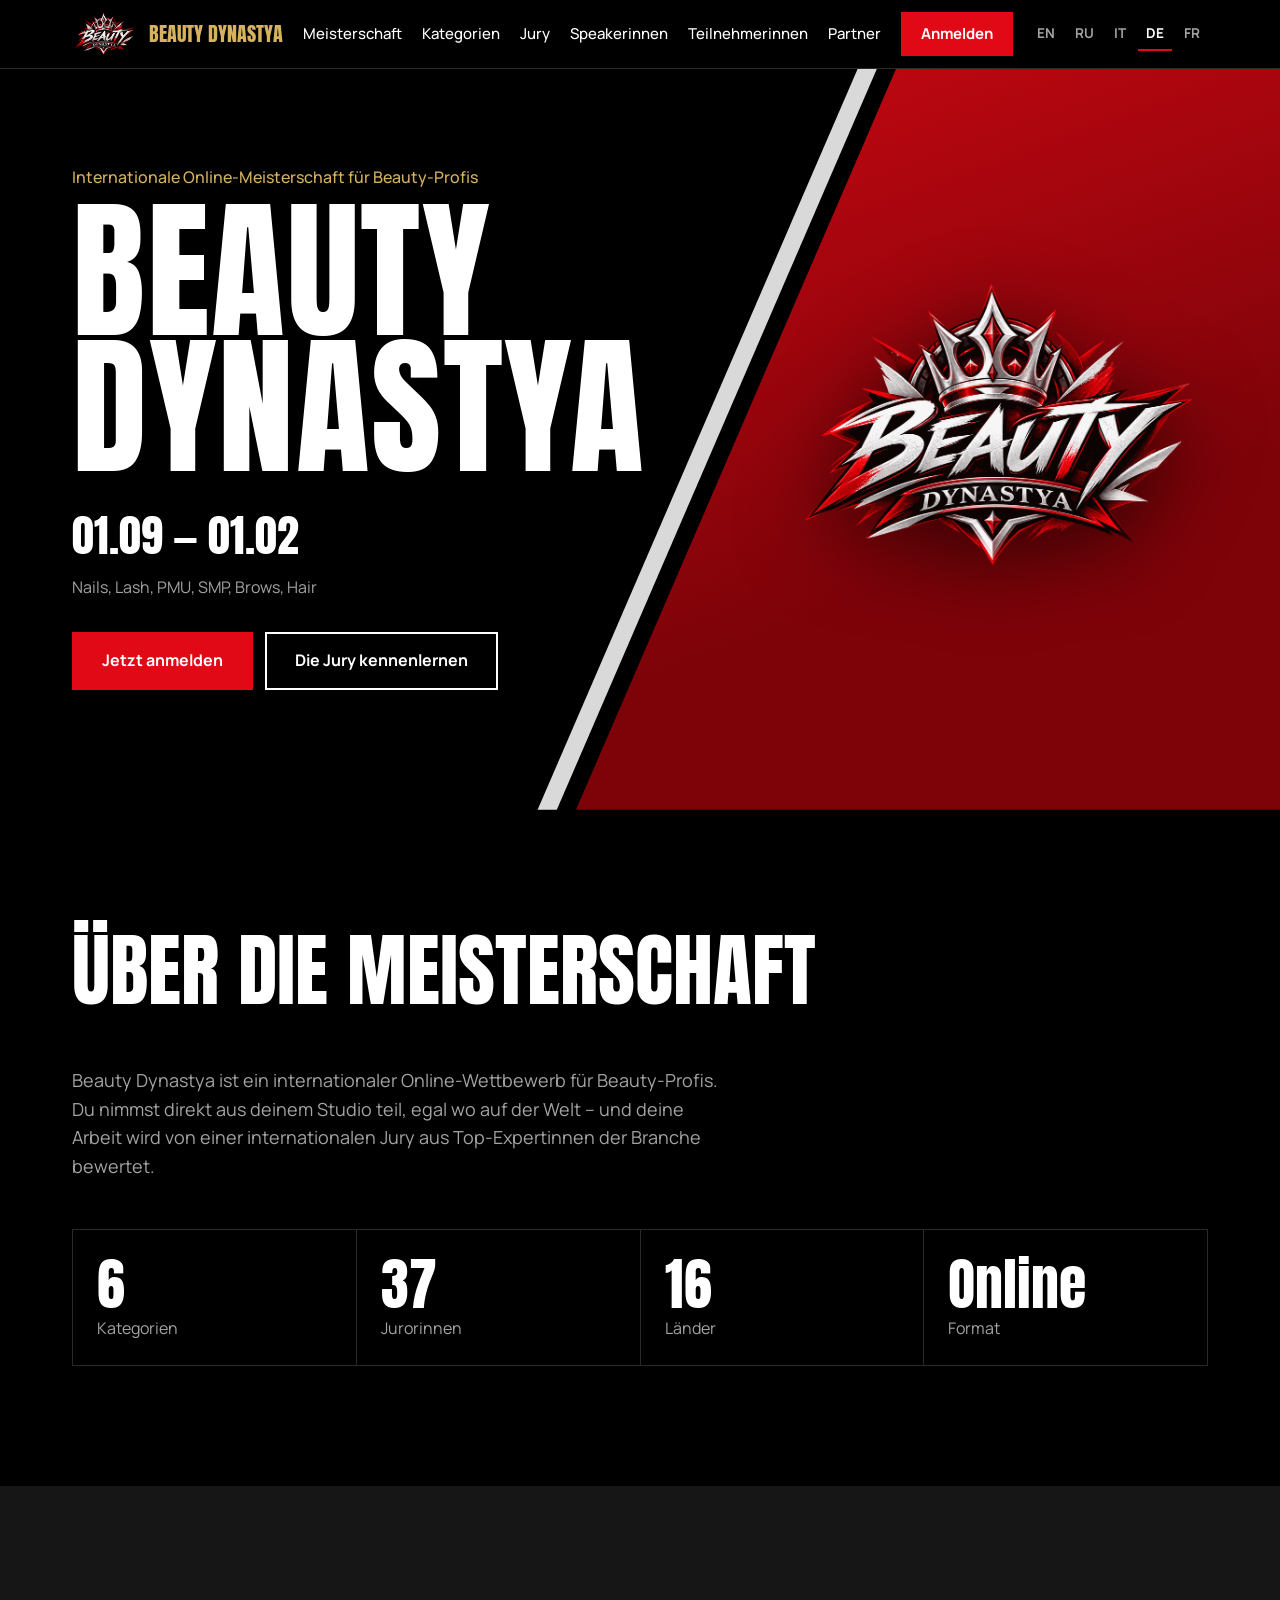
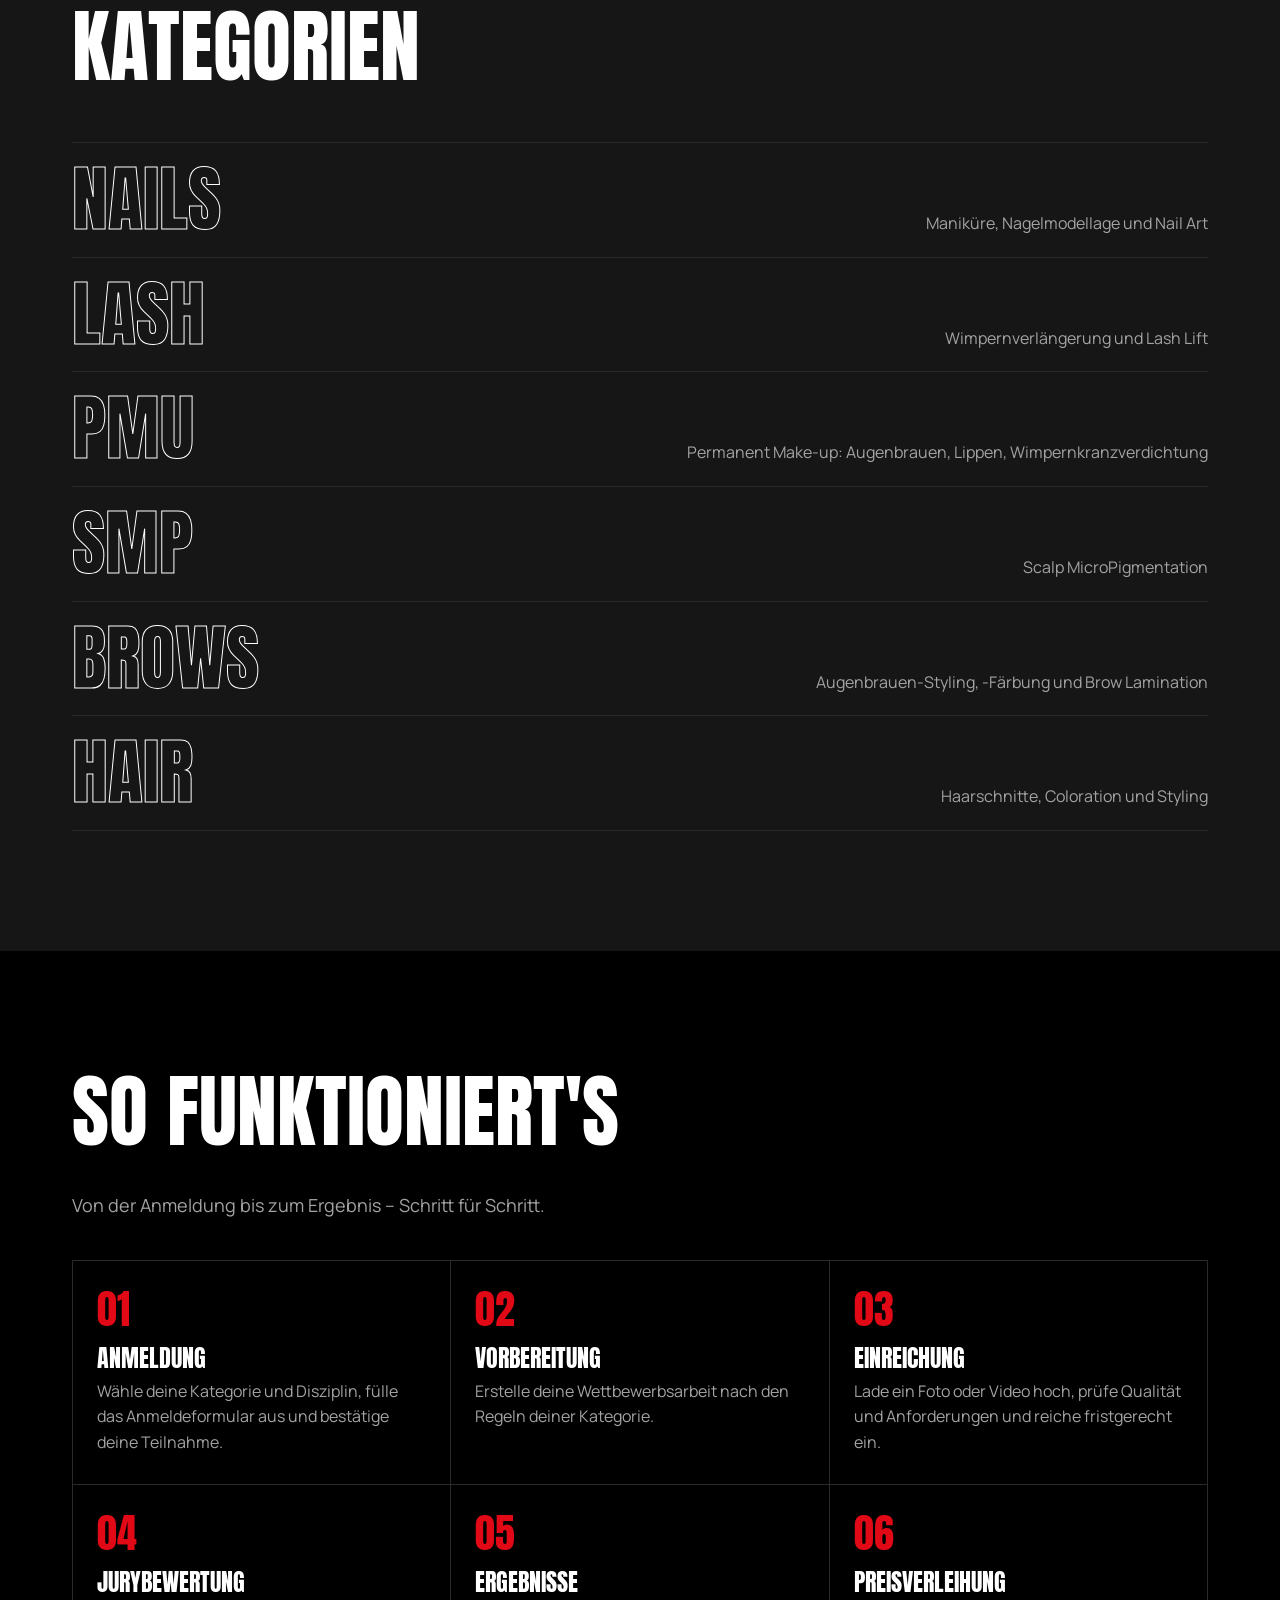
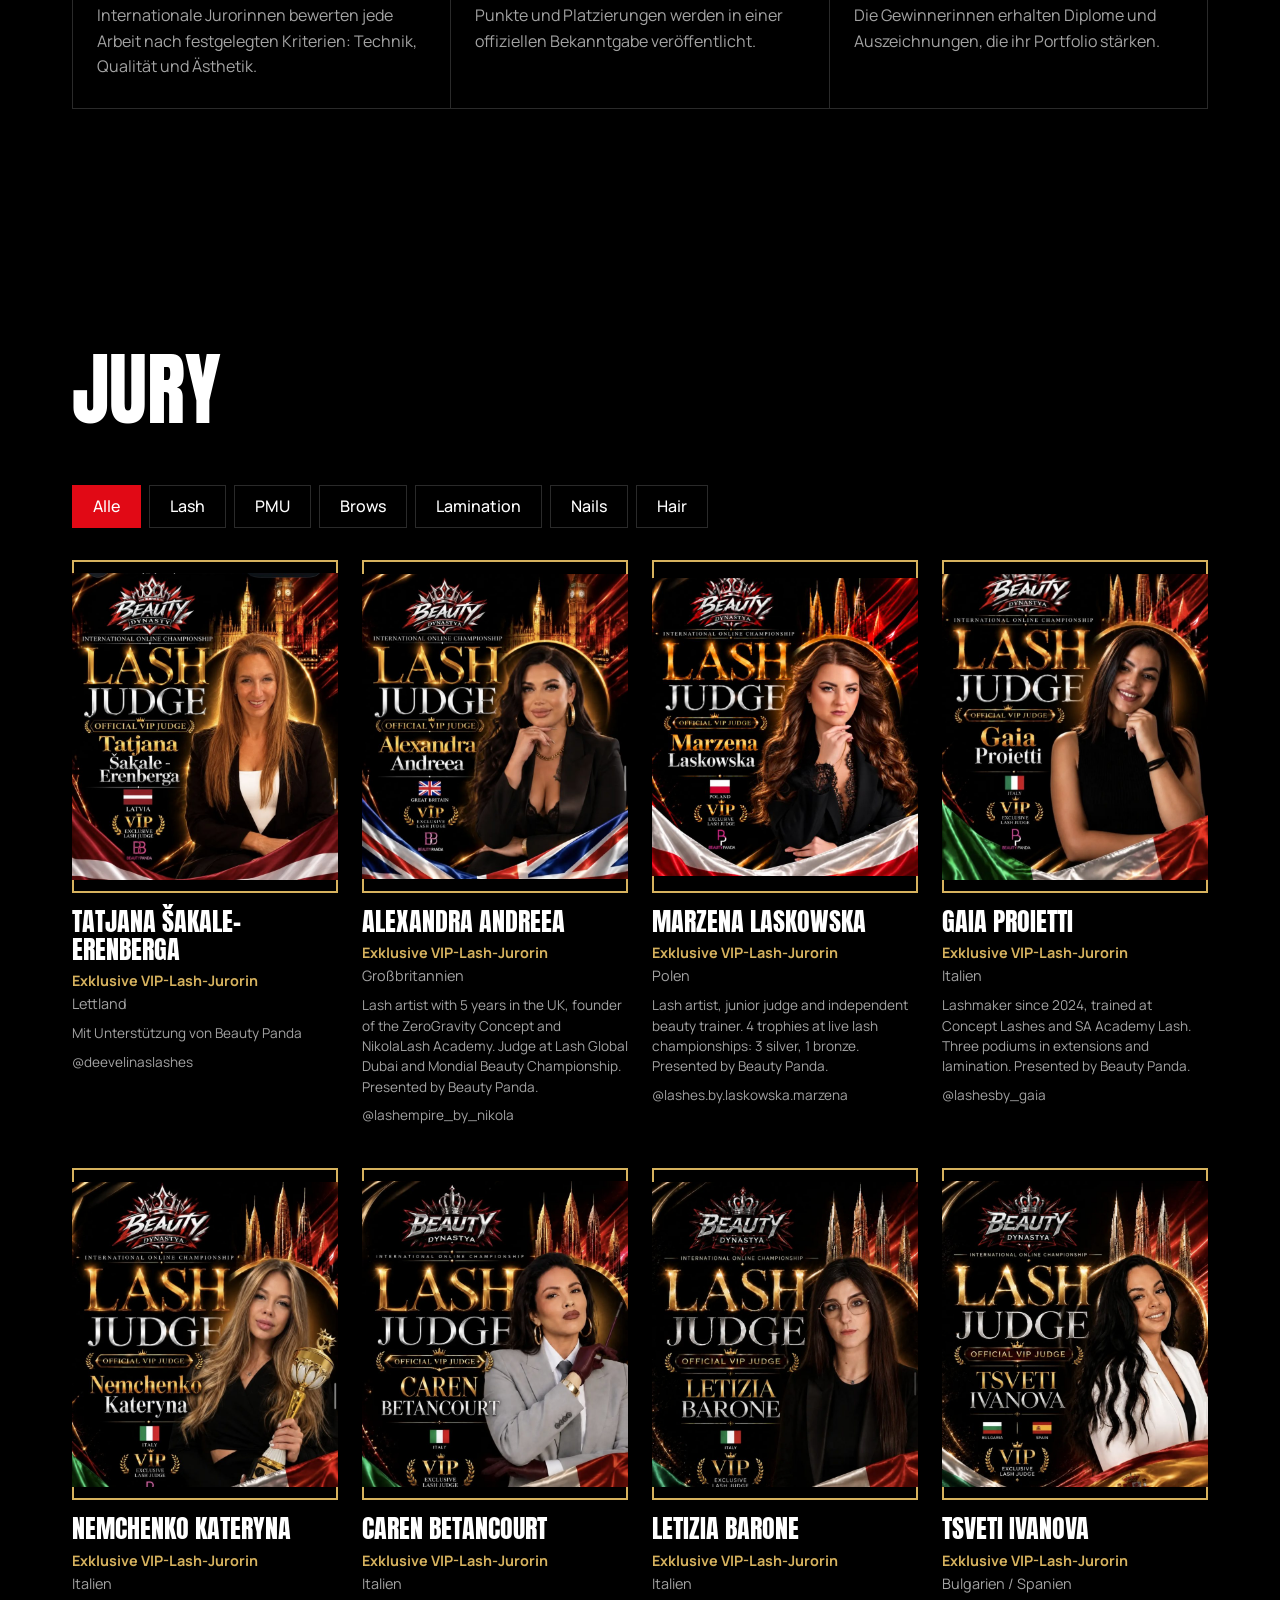
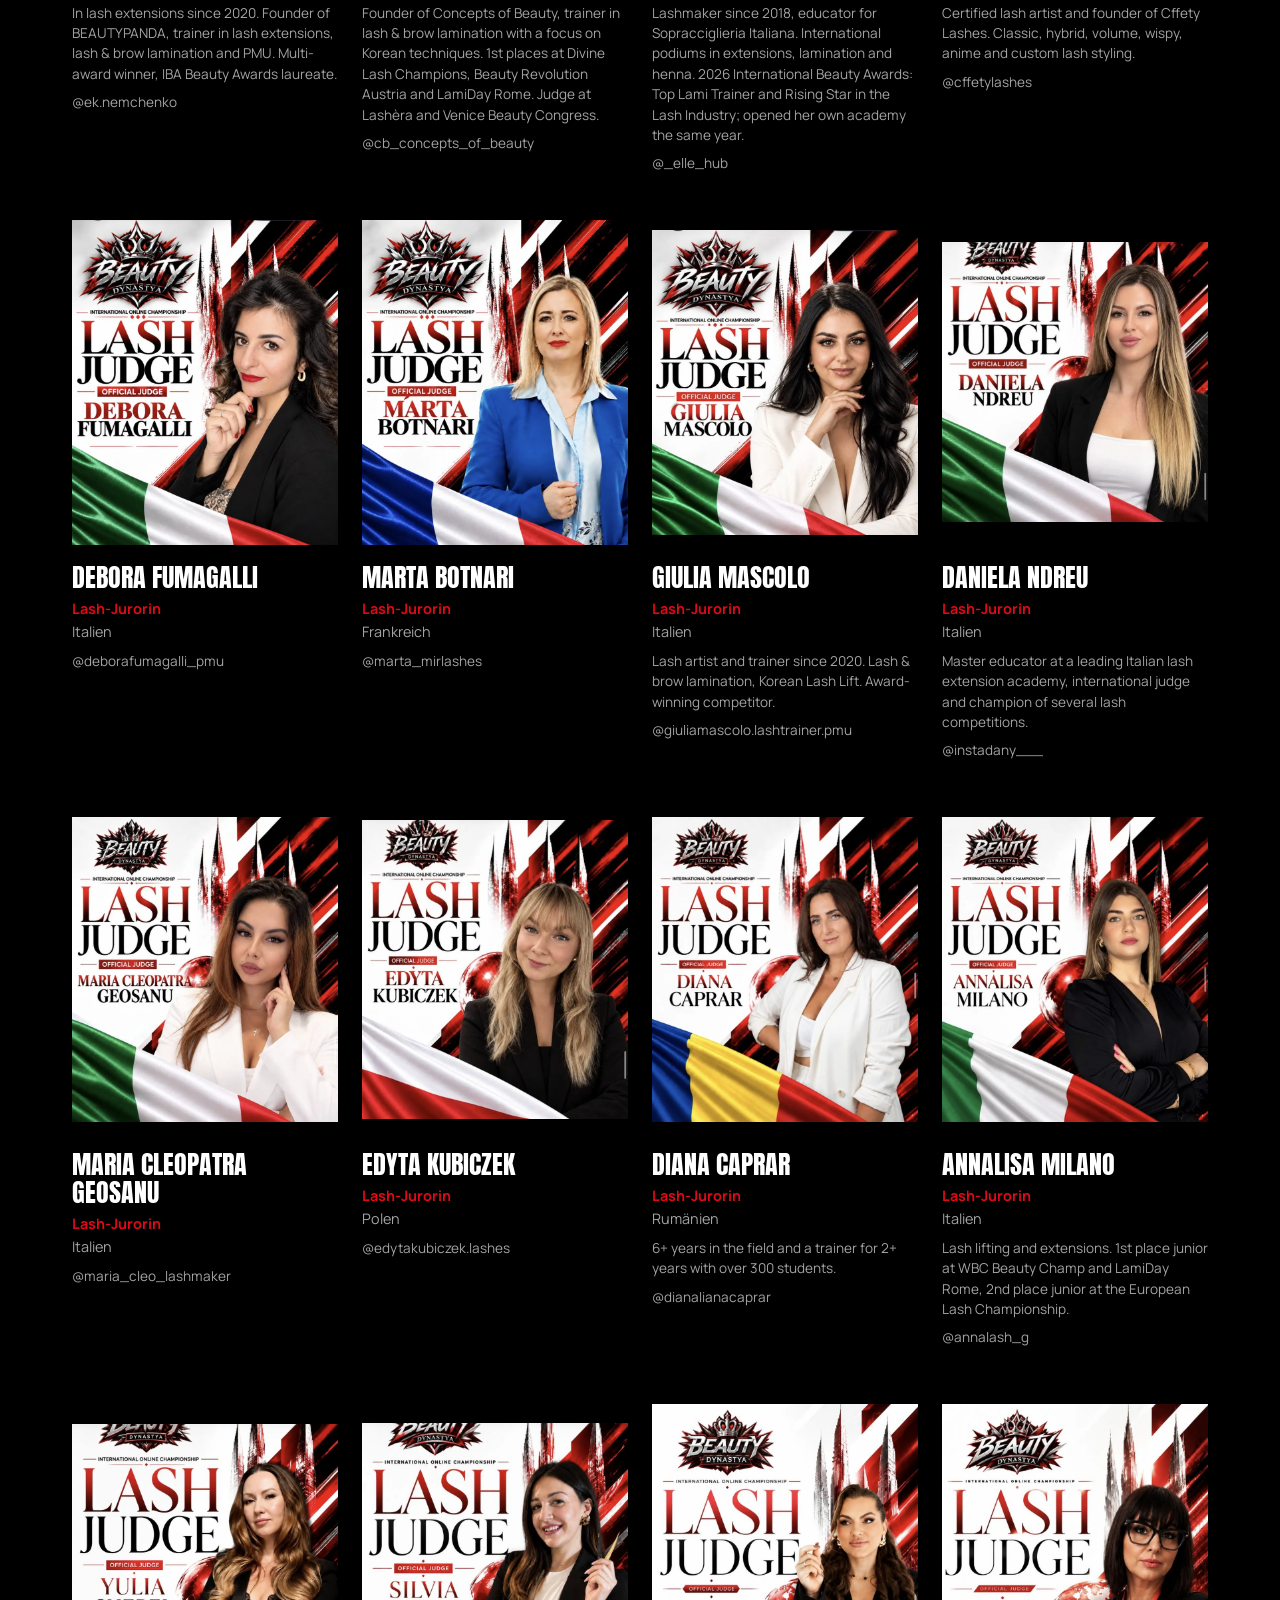
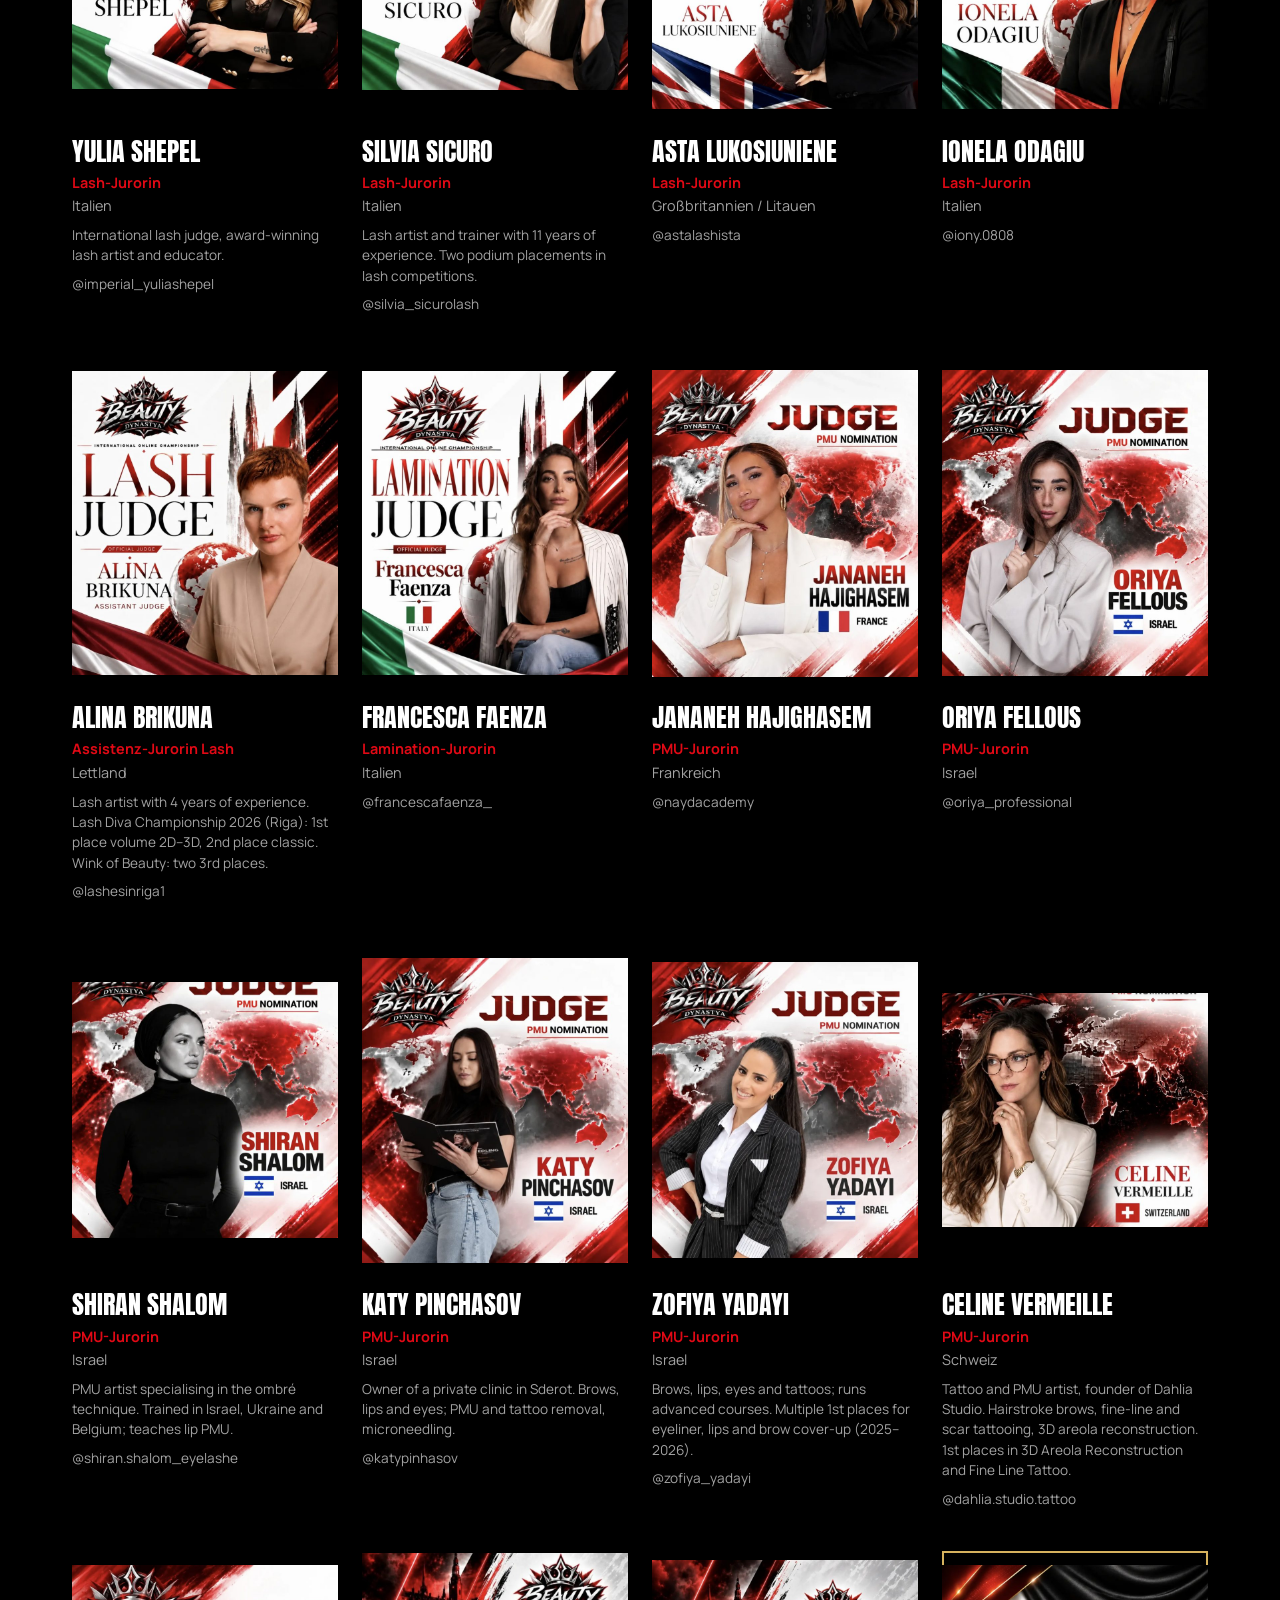
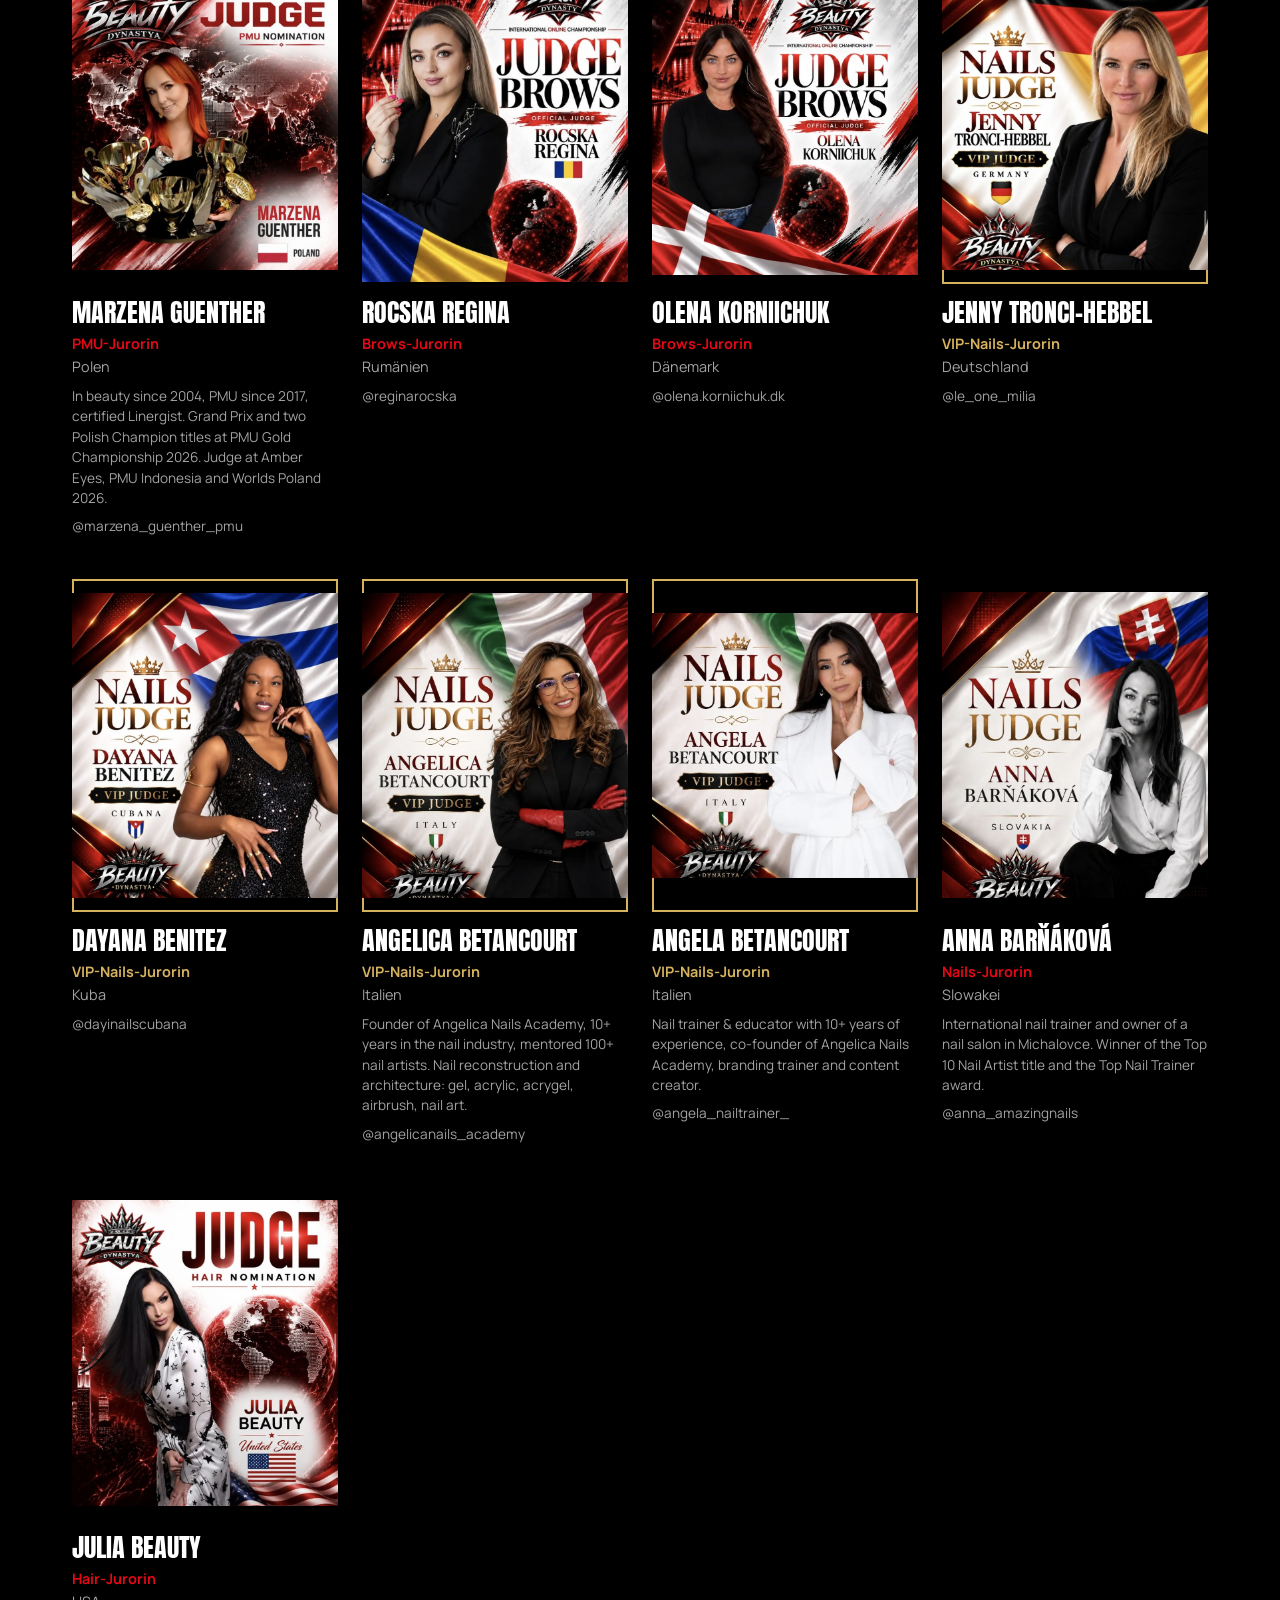
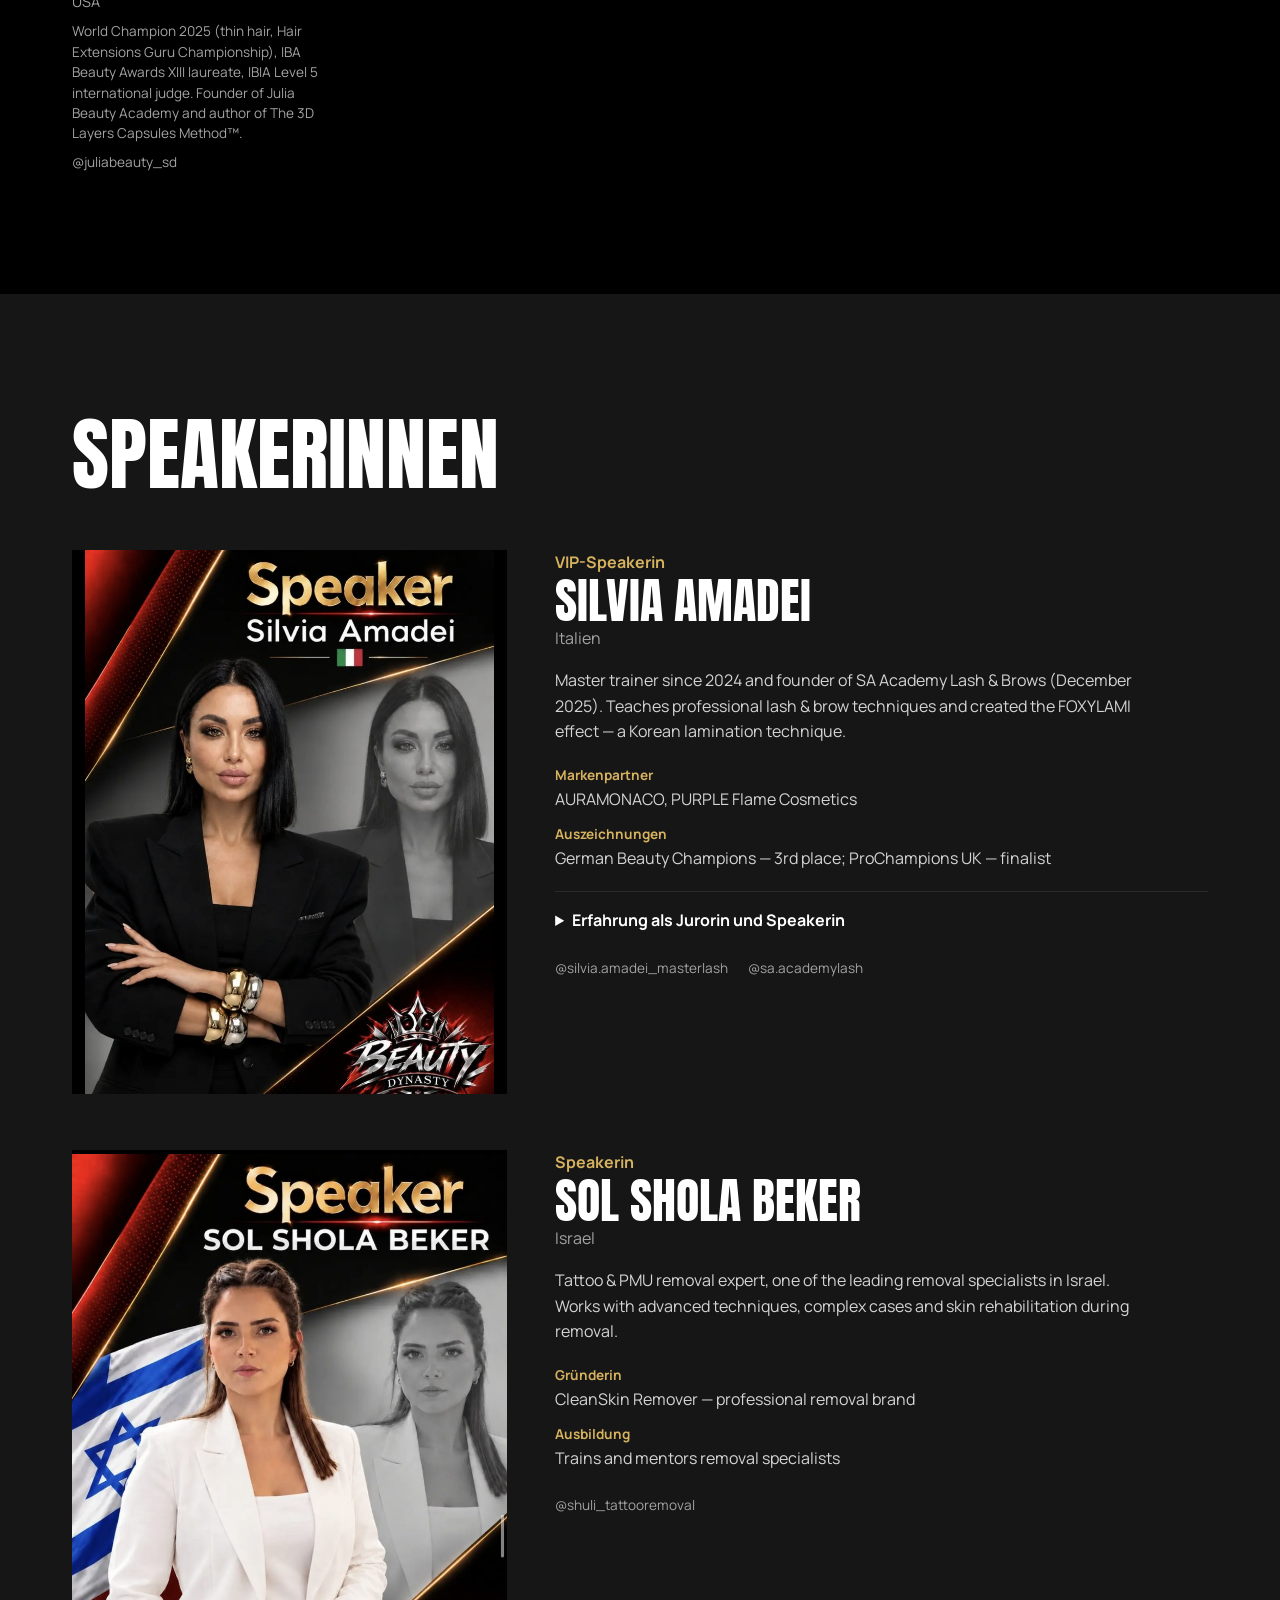
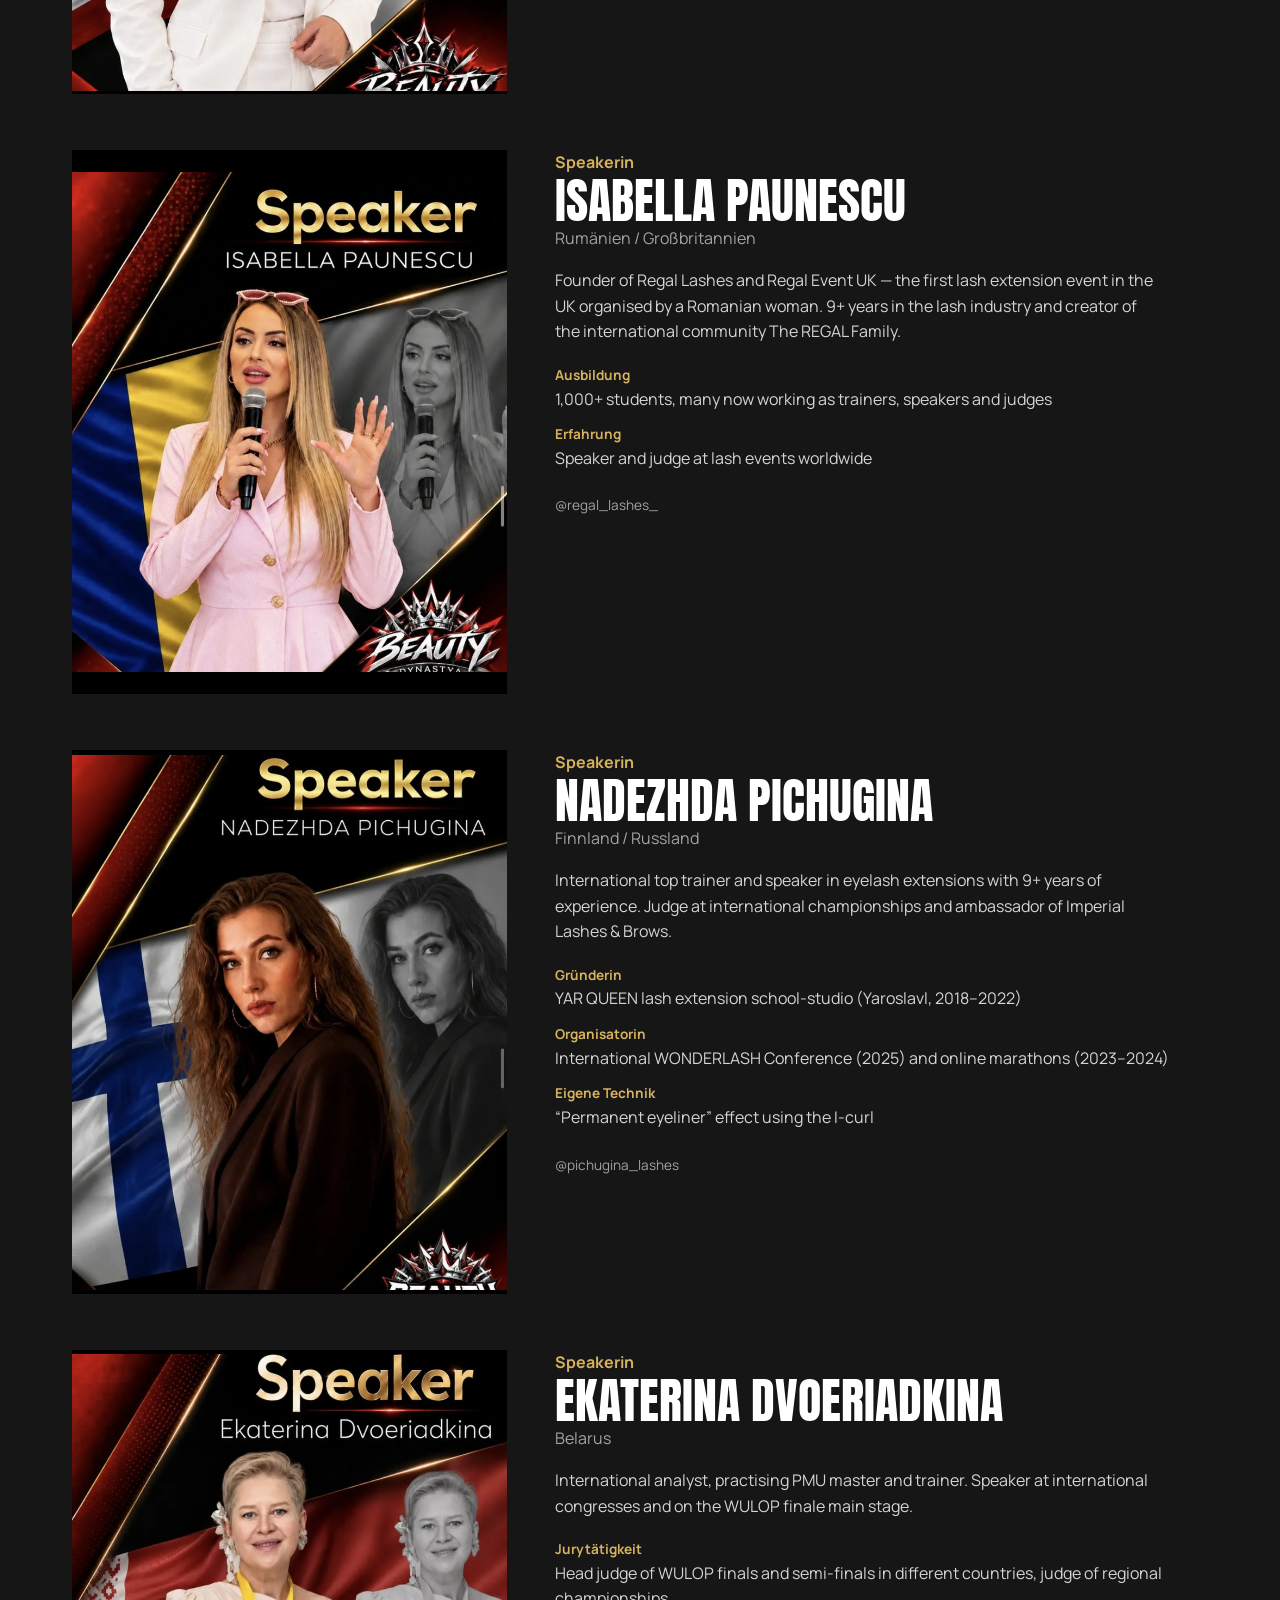
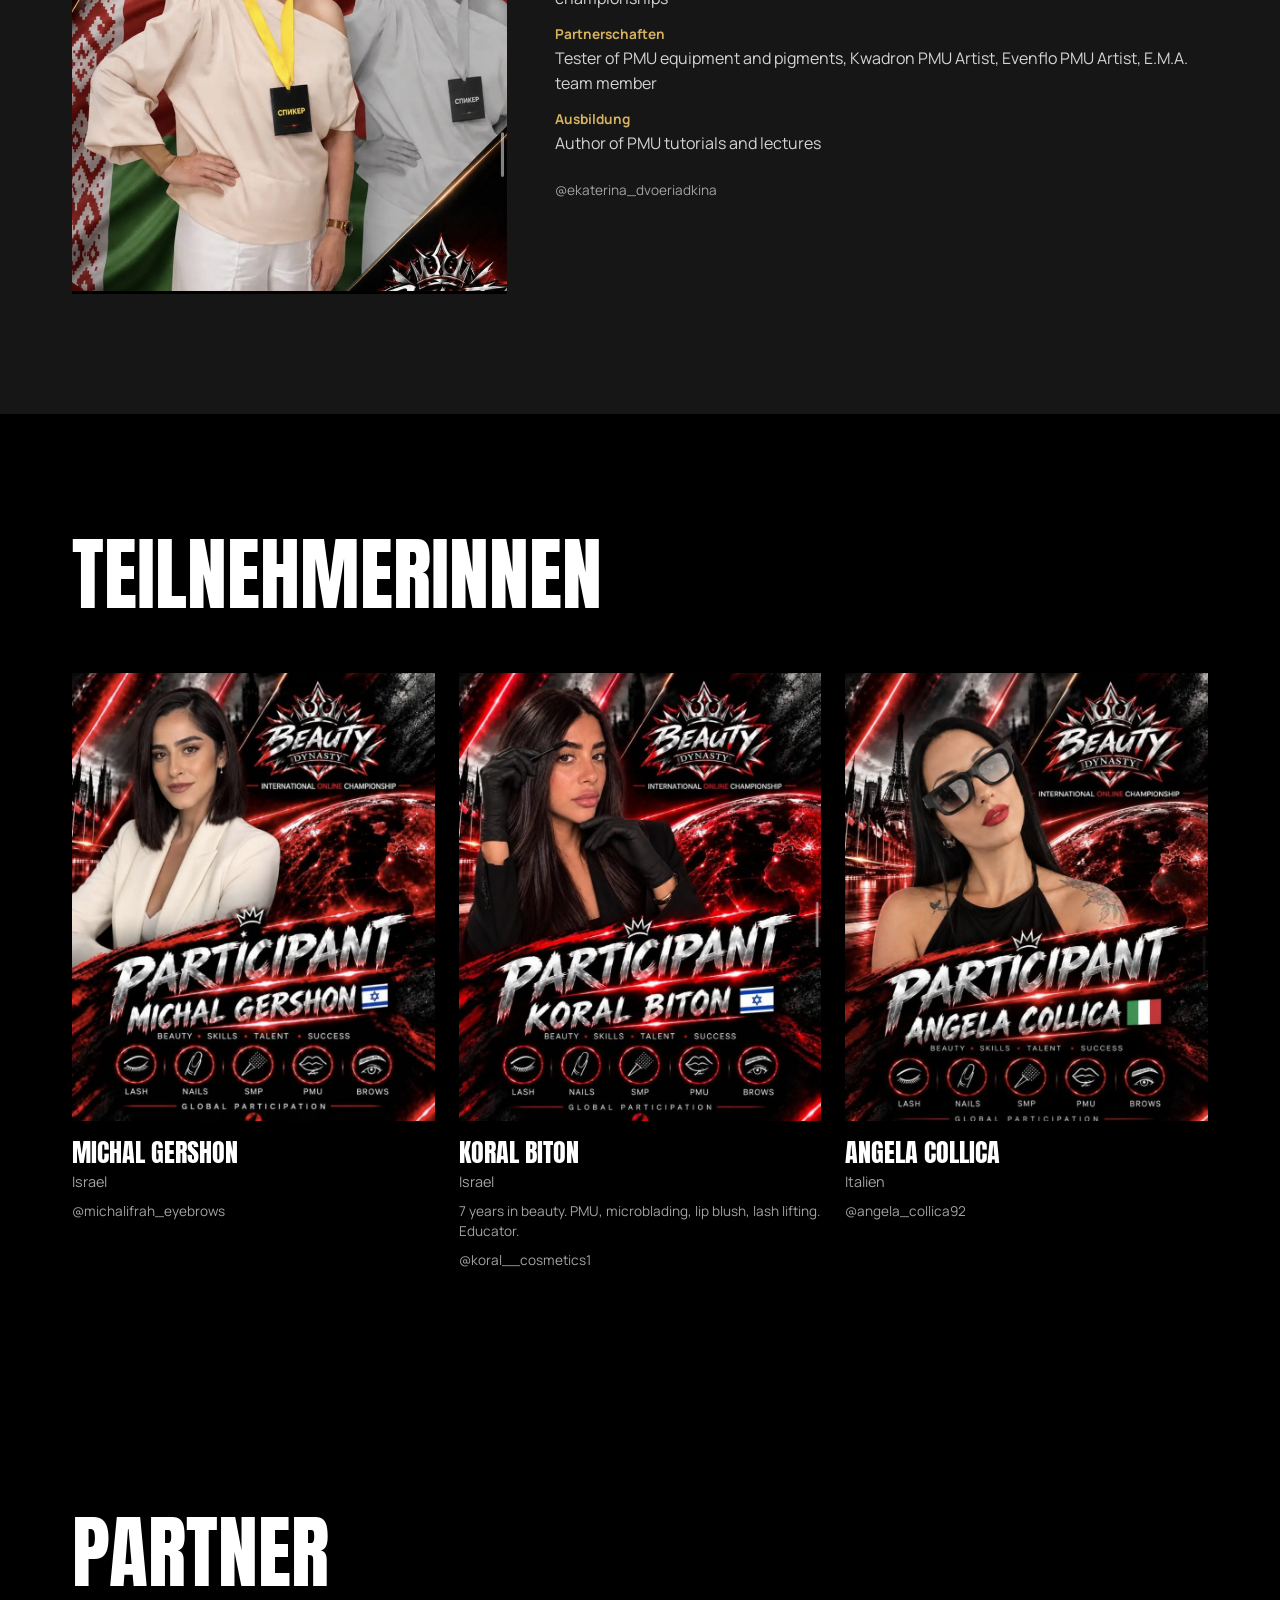
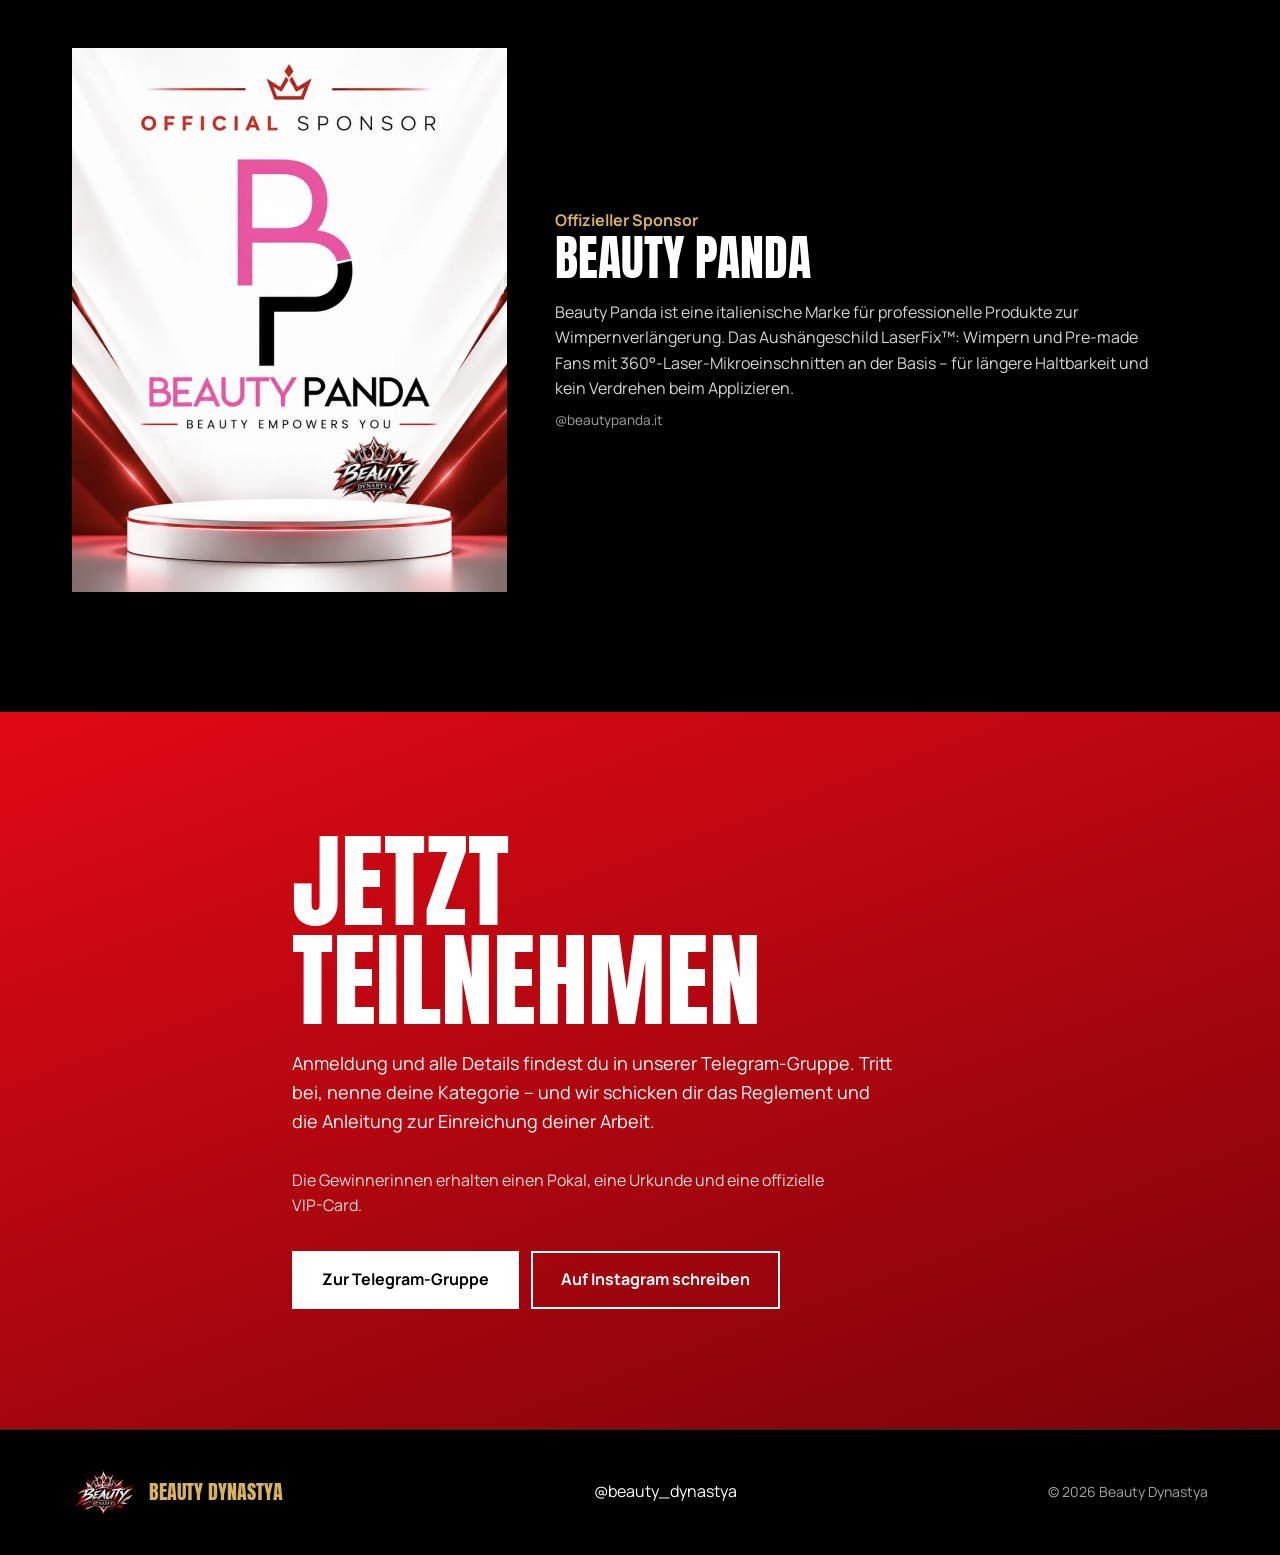
==== commit 98252747: "Update form, logo fix" ====
--- a/de/index.html
+++ b/de/index.html
@@ -11,8 +11,8 @@
   <link rel="preconnect" href="https://fonts.gstatic.com" crossorigin>
   <link href="https://fonts.googleapis.com/css2?family=Anton&family=Manrope:wght@400;500;700&display=swap" rel="stylesheet">
 
-  <link rel="stylesheet" href="../css/style.css">
-  <script src="../js/main.js" defer></script>
+  <link rel="stylesheet" href="../css/style.css?v=3">
+  <script src="../js/main.js?v=3" defer></script>
 </head>
 <body>
 
@@ -20,7 +20,7 @@
   <header class="header">
     <div class="container header__inner">
       <a href="#top" class="header__brand">
-        <img src="../images/logo.png" alt="" width="44" height="44">
+        <img class="logo" src="../images/logo.png" alt="" width="65" height="45">
         <span>Beauty Dynastya</span>
       </a>
 
@@ -46,7 +46,7 @@
           <li><a href="#speakers">Speakerinnen</a></li>
           <li><a href="#participants">Teilnehmerinnen</a></li>
           <li><a href="#partners">Partner</a></li>
-          <li><a href="#register" class="btn btn--small">Anmelden</a></li>
+          <li><a href="#register" class="btn btn--small" data-open-apply>Anmelden</a></li>
         </ul>
       </nav>
     </div>
@@ -63,13 +63,13 @@
           <p class="hero__dates"><time>01.09</time> — <time>01.02</time></p>
           <p class="hero__noms">Nails, Lash, PMU, SMP, Brows, Hair</p>
           <div class="hero__actions">
-            <a href="#register" class="btn">Jetzt anmelden</a>
+            <a href="#register" class="btn" data-open-apply>Jetzt anmelden</a>
             <a href="#judges" class="btn btn--ghost">Die Jury kennenlernen</a>
           </div>
         </div>
 
         <div class="hero__logo">
-          <img src="../images/logo.png" alt="Logo Beauty Dynastya" width="464" height="464">
+          <img src="../images/logo.png" alt="Logo Beauty Dynastya" width="900" height="623">
         </div>
       </div>
     </section>
@@ -833,12 +833,13 @@
       <div class="container register__inner">
         <h2 class="register__title">Jetzt teilnehmen</h2>
         <p class="register__text">
-          Anmeldung und alle Details erhältst du per Instagram-Direktnachricht. Schreib uns, nenne deine Kategorie – und wir schicken dir das Reglement und die Anleitung zur Einreichung deiner Arbeit.
+          Anmeldung und alle Details findest du in unserer Telegram-Gruppe. Tritt bei, nenne deine Kategorie – und wir schicken dir das Reglement und die Anleitung zur Einreichung deiner Arbeit.
         </p>
         <p class="register__note">Die Gewinnerinnen erhalten einen Pokal, eine Urkunde und eine offizielle VIP-Card.</p>
-        <a href="https://ig.me/m/beauty_dynastya" class="btn btn--light" target="_blank" rel="noopener">
-          Auf Instagram schreiben
-        </a>
+        <div class="register__actions">
+          <a href="https://t.me/Beautydynastya" class="btn btn--light" target="_blank" rel="noopener">Zur Telegram-Gruppe</a>
+          <a href="https://ig.me/m/beauty_dynastya" class="btn btn--ghost" target="_blank" rel="noopener">Auf Instagram schreiben</a>
+        </div>
       </div>
     </section>
 
@@ -848,7 +849,7 @@
   <footer class="footer">
     <div class="container footer__inner">
       <a href="#top" class="header__brand">
-        <img src="../images/logo.png" alt="" width="40" height="40">
+        <img class="logo" src="../images/logo.png" alt="" width="65" height="45">
         <span>Beauty Dynastya</span>
       </a>
       <a href="https://www.instagram.com/beauty_dynastya/" class="footer__link" target="_blank" rel="noopener">
@@ -858,5 +859,66 @@
     </div>
   </footer>
 
+
+
+
+  <!-- ===== APPLICATION MODAL ===== -->
+  <dialog class="modal" id="apply" aria-labelledby="apply-title">
+    <div class="modal__inner">
+      <button class="modal__close" type="button" data-close aria-label="Schließen">&times;</button>
+
+      <form class="apply-form" novalidate>
+        <h2 class="modal__title" id="apply-title">Sei dabei</h2>
+        <p class="modal__lead">Hinterlasse deine Daten, wir melden uns bei dir.</p>
+
+        <input type="hidden" name="language" value="de">
+        <!-- honeypot: real people never see or tick it, bots do — Web3Forms then rejects the message -->
+        <input type="checkbox" name="botcheck" class="visually-hidden" tabindex="-1" autocomplete="off" aria-hidden="true">
+
+        <div class="form-grid">
+          <div class="field" data-field>
+            <label for="ap-name">Vor- und Nachname</label>
+            <input id="ap-name" name="full_name" type="text" placeholder="Anna Müller" required autocomplete="name" aria-describedby="err-name">
+            <p class="field__error" id="err-name" aria-live="polite"></p>
+          </div>
+
+          <div class="field" data-field>
+            <label for="ap-country">Land</label>
+            <input id="ap-country" name="country" type="text" placeholder="Deutschland" required autocomplete="country-name" aria-describedby="err-country">
+            <p class="field__error" id="err-country" aria-live="polite"></p>
+          </div>
+
+          <fieldset class="field" data-field>
+            <legend>Ich möchte mitmachen als</legend>
+            <div class="choices">
+            <label class="choice"><input type="radio" name="role" value="Judge" required><span>Jurymitglied</span></label>
+            <label class="choice"><input type="radio" name="role" value="Participant" required><span>Teilnehmer:in</span></label>
+            <label class="choice"><input type="radio" name="role" value="Speaker" required><span>Speaker:in</span></label>
+            </div>
+            <p class="field__error" aria-live="polite"></p>
+          </fieldset>
+        </div>
+
+        <button class="btn form__submit" type="submit">Anfrage senden</button>
+        <p class="form__error" role="alert"></p>
+
+        <a class="tg" href="https://t.me/Beautydynastya" target="_blank" rel="noopener">
+          <span class="tg__text">News, Reglement und Ergebnisse in unserer Telegram-Gruppe</span>
+          <span class="tg__handle">@Beautydynastya</span>
+        </a>
+      </form>
+
+      <div class="success" hidden>
+        <div class="success__icon" aria-hidden="true">&#10003;</div>
+        <h3 class="modal__title" tabindex="-1">Danke! Deine Anfrage ist eingegangen</h3>
+        <p class="success__text">Nur noch ein Schritt: Tritt unserer Telegram-Gruppe bei. Dort findest du Reglement, Fristen und die nächsten Schritte.</p>
+        <div class="success__actions">
+          <a class="btn form__submit" href="https://t.me/Beautydynastya" target="_blank" rel="noopener">Zu Telegram</a>
+          <button class="btn btn--ghost" type="button" data-close>Schließen</button>
+        </div>
+      </div>
+    </div>
+  </dialog>
+
 </body>
 </html>
--- a/css/style.css
+++ b/css/style.css
@@ -81,6 +81,11 @@
   outline-offset: 3px;
 }
 
+/* the hidden attribute must win over classes like .btn { display: inline-block } */
+[hidden] {
+  display: none !important;
+}
+
 /* ---------- 3. Common ---------- */
 .container {
   width: 100%;
@@ -187,6 +192,14 @@
 }
 
 /* Phones: 5 languages + burger don't fit next to the full name, so only the logo stays */
+/* Small logo in header and footer */
+.logo {
+  height: 45px;
+  max-height: 45px;
+  width: auto;
+  object-fit: contain;
+}
+
 .header__brand span {
   display: none;
 }
@@ -350,14 +363,18 @@
   margin-top: 32px;
 }
 
+/* Phone: the logo sits in normal flow under the text (no absolute positioning),
+   so it can never cover the title or buttons */
 .hero__logo {
   align-self: center;
-  width: min(70vw, 300px);
+  width: min(80vw, 340px);
 }
 
 .hero__logo img {
-  border-radius: 50%;
-  box-shadow: 0 0 0 3px var(--gold), 0 20px 60px rgba(0, 0, 0, 0.6);
+  width: 100%;
+  height: auto;
+  object-fit: contain;
+  filter: drop-shadow(0 16px 40px rgba(0, 0, 0, 0.6));
 }
 
 /* ---------- 6. About ---------- */
@@ -763,6 +780,13 @@
   margin: 20px 0 32px;
 }
 
+/* Telegram + Instagram buttons; wrap under each other on narrow phones */
+.register__actions {
+  display: flex;
+  flex-wrap: wrap;
+  gap: 12px;
+}
+
 .register__note {
   max-width: 55ch;
   margin-bottom: 32px;
@@ -788,6 +812,263 @@
 .footer__copy {
   color: var(--grey);
   font-size: 0.875rem;
+}
+
+/* ---------- 13. Application modal ---------- */
+/* <dialog> gives Esc-to-close, focus trapping and a ::backdrop for free */
+.modal {
+  --modal-bg: #141414;
+  --accent: #e50914;
+  --accent-gold: #d4af37;
+
+  width: min(100% - 32px, 520px);
+  max-height: calc(100dvh - 32px);
+  margin: auto;
+  padding: 0;
+  border: 1px solid var(--line);
+  background: var(--modal-bg);
+  color: var(--white);
+}
+
+.modal[open] {
+  animation: modal-in 0.25s ease-out;
+}
+
+.modal::backdrop {
+  background: rgba(0, 0, 0, 0.75);
+  backdrop-filter: blur(4px);
+}
+
+@keyframes modal-in {
+  from { opacity: 0; transform: translateY(16px); }
+}
+
+/* page behind the modal does not scroll */
+body:has(.modal[open]) {
+  overflow: hidden;
+}
+
+/* fills the whole dialog, so a click that reaches <dialog> itself = click on the backdrop */
+.modal__inner {
+  position: relative;
+  padding: 40px 20px 28px;
+}
+
+.modal__close {
+  position: absolute;
+  top: 8px;
+  right: 8px;
+  width: 44px;
+  height: 44px;
+  font-size: 1.75rem;
+  line-height: 1;
+  color: var(--grey);
+  transition: color 0.2s;
+}
+
+.modal__close:hover {
+  color: var(--white);
+}
+
+.modal__title {
+  font-family: var(--font-display);
+  font-weight: var(--display-weight);
+  font-size: clamp(1.75rem, 6vw, 2.5rem);
+  line-height: 1.05;
+  text-transform: uppercase;
+  padding-right: 40px;
+}
+
+.modal__lead {
+  color: var(--grey);
+  margin: 12px 0 28px;
+}
+
+/* fields */
+.form-grid {
+  display: grid;
+  gap: 18px;
+}
+
+.field {
+  display: grid;
+  gap: 6px;
+  min-width: 0;
+  border: none;
+}
+
+.field > label,
+.field > legend {
+  font-size: 0.875rem;
+  font-weight: 500;
+  color: var(--text-soft);
+  margin-bottom: 6px;
+}
+
+.field input[type="text"] {
+  width: 100%;
+  padding: 13px 14px;
+  font: inherit;
+  color: var(--white);
+  background: #0b0b0b;
+  border: 1px solid var(--line);
+  transition: border-color 0.2s;
+}
+
+.field input:focus {
+  outline: none;
+  border-color: var(--accent-gold);
+}
+
+.field__error {
+  min-height: 1em;
+  color: #ff5a5f;
+  font-size: 0.8rem;
+}
+
+.field--error input {
+  border-color: var(--accent);
+}
+
+/* role: radio buttons styled as three equal tiles */
+.choices {
+  display: grid;
+  grid-template-columns: repeat(3, 1fr);
+  gap: 8px;
+}
+
+.choice {
+  position: relative;
+}
+
+.choice input {
+  position: absolute;
+  opacity: 0;
+  pointer-events: none;
+}
+
+.choice span {
+  display: block;
+  padding: 12px 6px;
+  text-align: center;
+  border: 1px solid var(--line);
+  cursor: pointer;
+  transition: border-color 0.2s, background-color 0.2s;
+}
+
+.choice:hover span {
+  border-color: var(--white);
+}
+
+.choice input:checked + span {
+  background: var(--accent);
+  border-color: var(--accent);
+}
+
+.choice input:focus-visible + span {
+  outline: 2px solid var(--accent-gold);
+  outline-offset: 2px;
+}
+
+.field--error .choice span {
+  border-color: rgba(229, 9, 20, 0.6);
+}
+
+/* Telegram channel link — phone: text on top, handle below; from 600px one row */
+.tg {
+  display: flex;
+  flex-direction: column;
+  gap: 4px;
+  margin-top: 24px;
+  padding: 14px 16px;
+  border: 1px solid var(--accent-gold);
+  transition: background-color 0.2s;
+}
+
+.tg:hover {
+  background: rgba(212, 175, 55, 0.08);
+}
+
+.tg__text {
+  font-size: 0.875rem;
+  color: var(--text-soft);
+}
+
+.tg__handle {
+  flex-shrink: 0;
+  font-weight: 700;
+  color: var(--accent-gold);
+}
+
+/* hidden for people, visible for spam bots (honeypot) */
+.visually-hidden {
+  position: absolute;
+  width: 1px;
+  height: 1px;
+  overflow: hidden;
+  clip-path: inset(50%);
+  white-space: nowrap;
+}
+
+.form__submit {
+  width: 100%;
+  margin-top: 24px;
+  cursor: pointer;
+  background: var(--accent);
+  border-color: var(--accent);
+}
+
+.form__submit:disabled {
+  opacity: 0.6;
+  cursor: progress;
+}
+
+.form__error {
+  margin-top: 12px;
+  color: #ff5a5f;
+}
+
+.form__error:empty {
+  display: none;
+}
+
+/* success screen */
+.success {
+  text-align: center;
+  padding: 16px 0 0;
+}
+
+.success__icon {
+  display: grid;
+  place-items: center;
+  width: 72px;
+  height: 72px;
+  margin: 0 auto 20px;
+  border: 2px solid var(--accent-gold);
+  border-radius: 50%;
+  color: var(--accent-gold);
+  font-size: 2rem;
+}
+
+.success .modal__title {
+  padding-right: 0;
+}
+
+.success__text {
+  color: var(--text-soft);
+  max-width: 40ch;
+  margin: 12px auto 0;
+}
+
+/* main action = go to Telegram, close is secondary */
+.success__actions {
+  display: grid;
+  gap: 12px;
+  margin-top: 24px;
+}
+
+.success__actions .form__submit {
+  margin-top: 0;
 }
 
 /* ==========================================================
@@ -807,6 +1088,17 @@
     grid-template-columns: repeat(2, 1fr);
   }
 
+  .modal__inner {
+    padding: 48px 40px 36px;
+  }
+
+  .tg {
+    flex-direction: row;
+    align-items: center;
+    justify-content: space-between;
+    gap: 16px;
+  }
+
   .noms__item {
     flex-direction: row;
     align-items: baseline;
@@ -843,7 +1135,7 @@
   }
 
   .hero__logo {
-    width: 380px;
+    width: 420px;
     flex-shrink: 0;
   }
 
